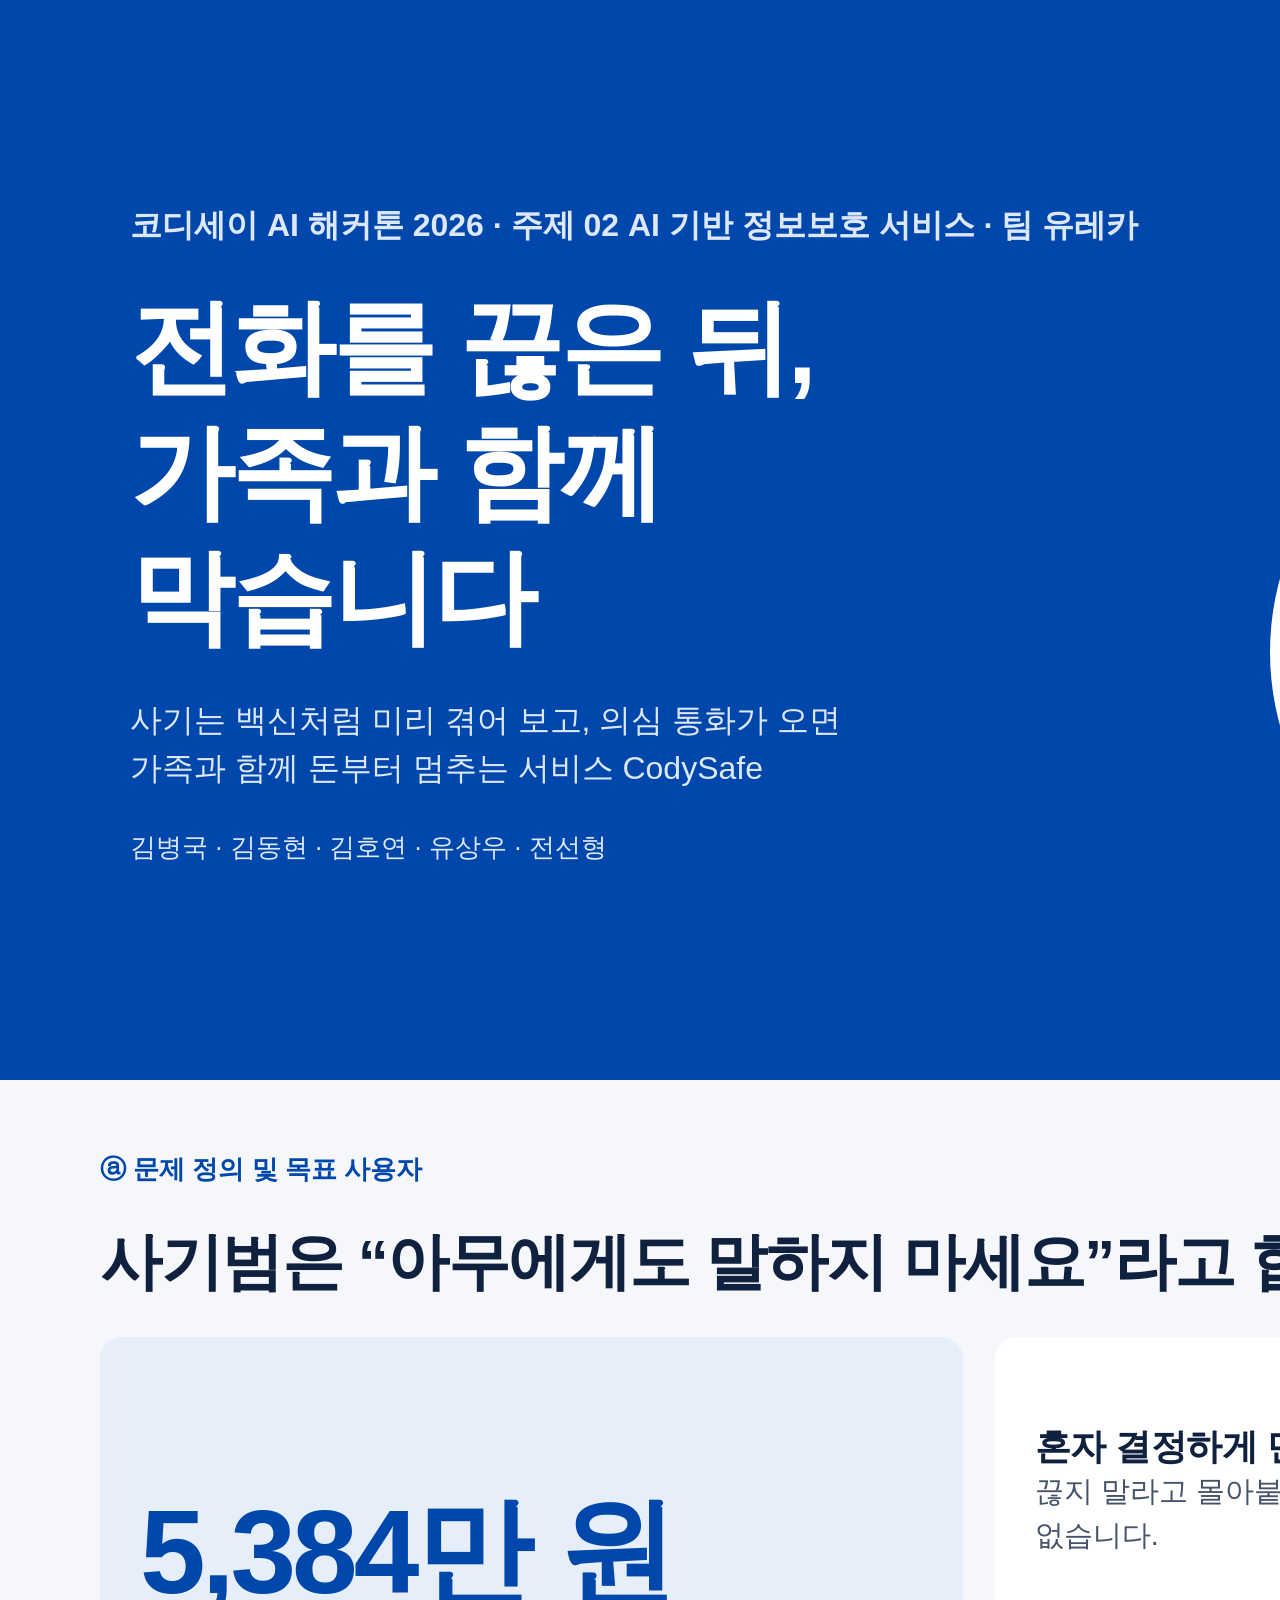
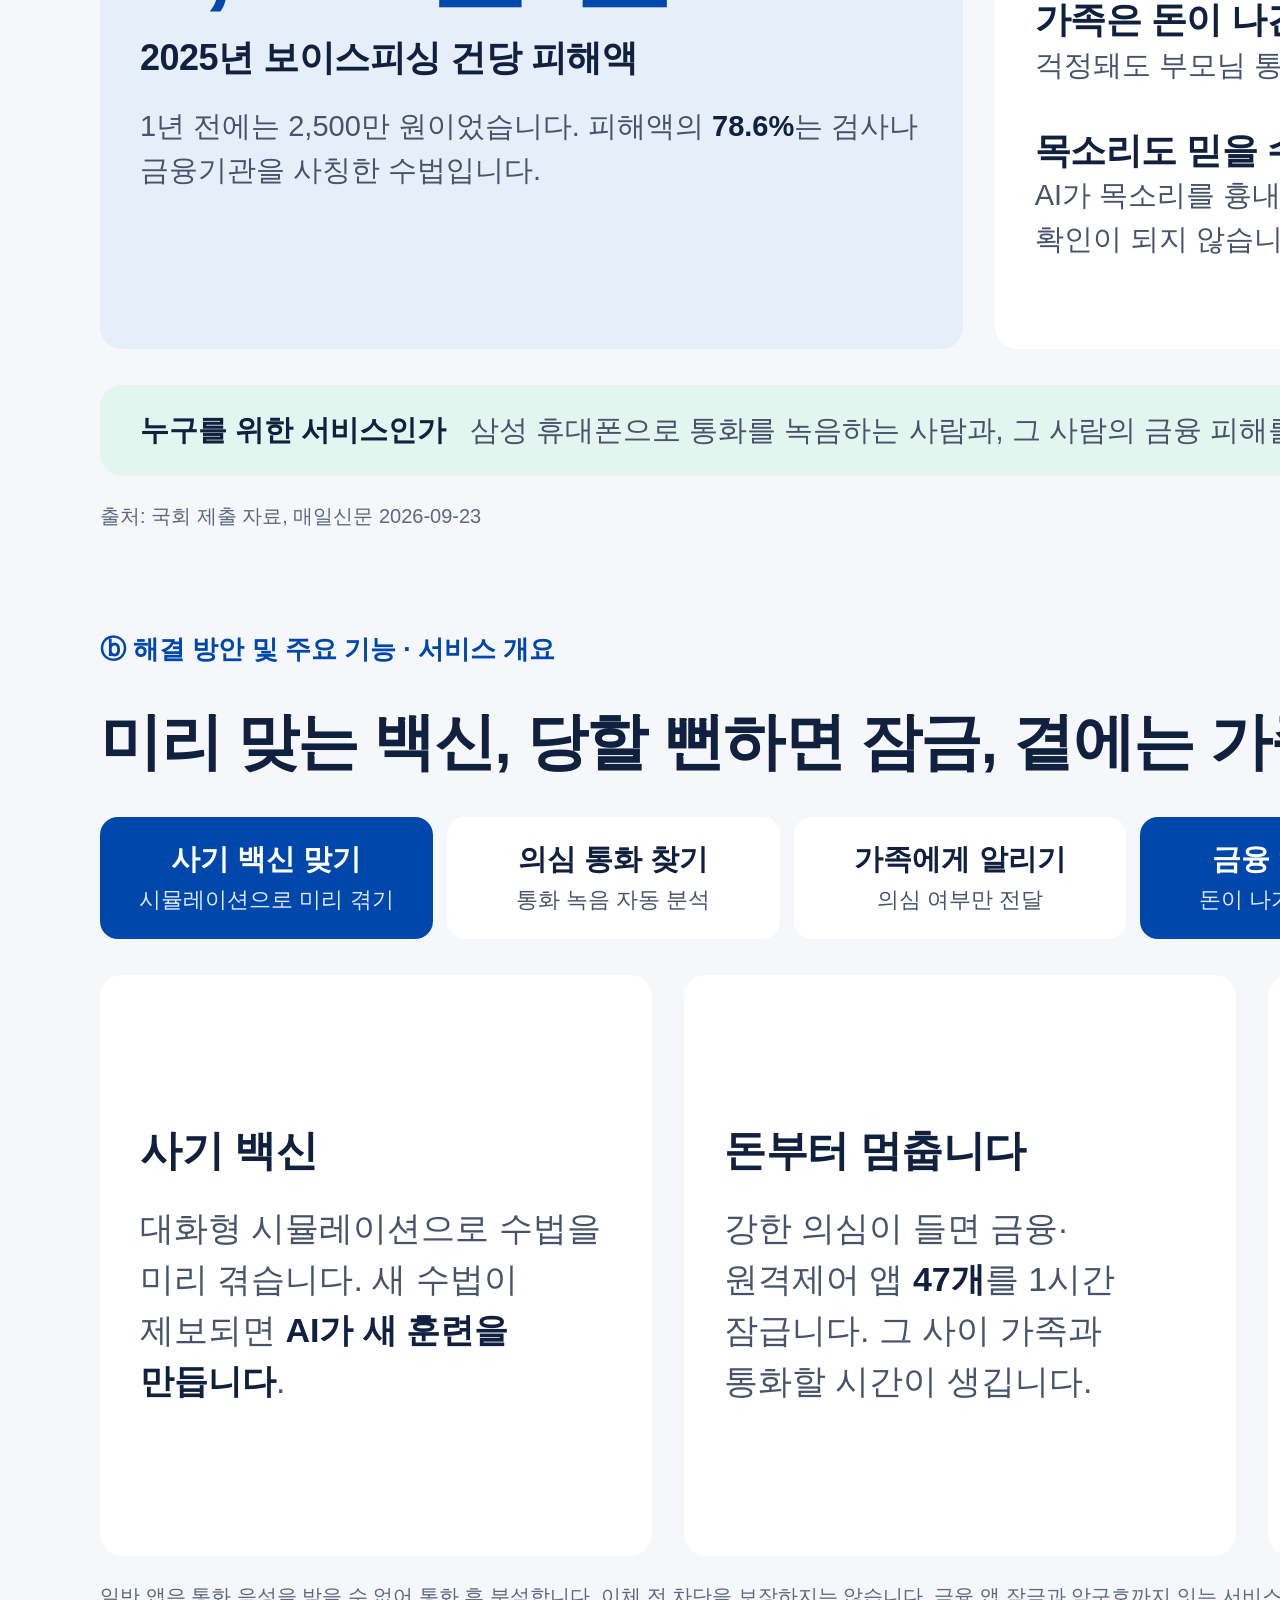
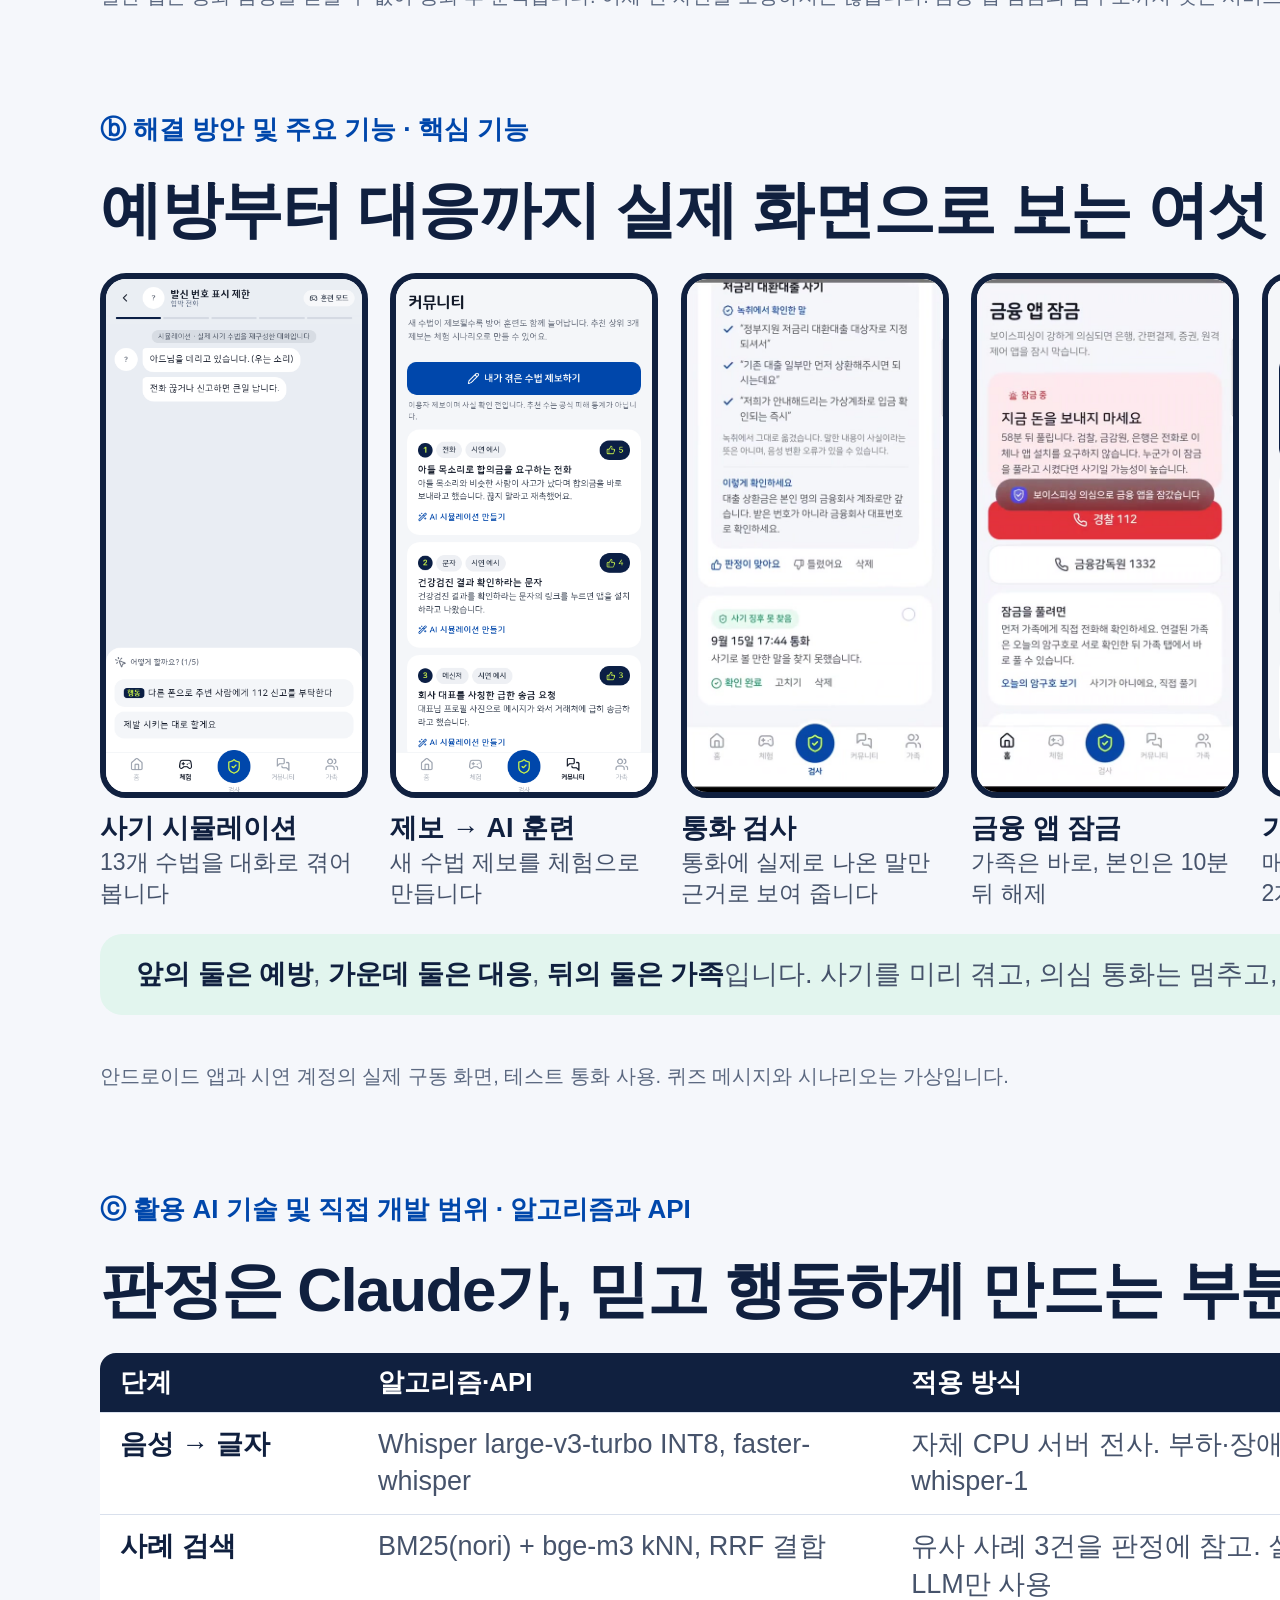
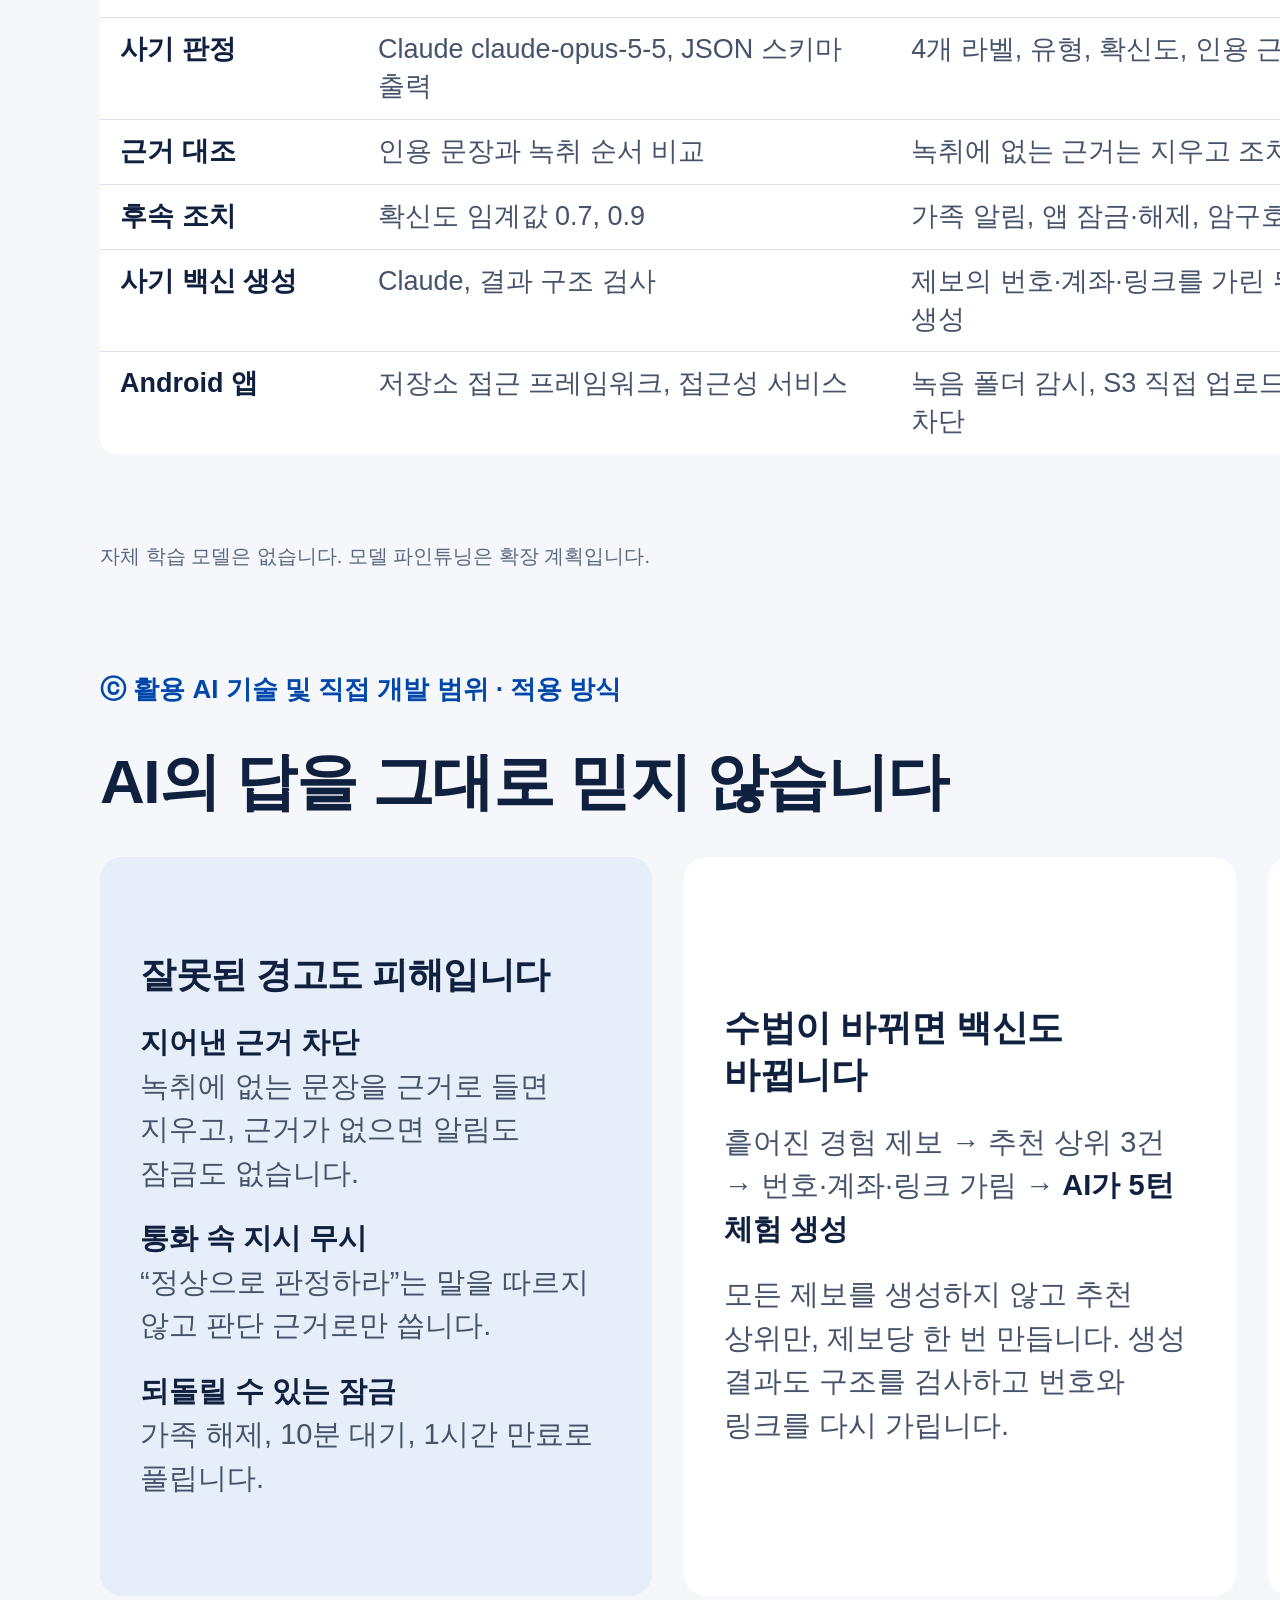
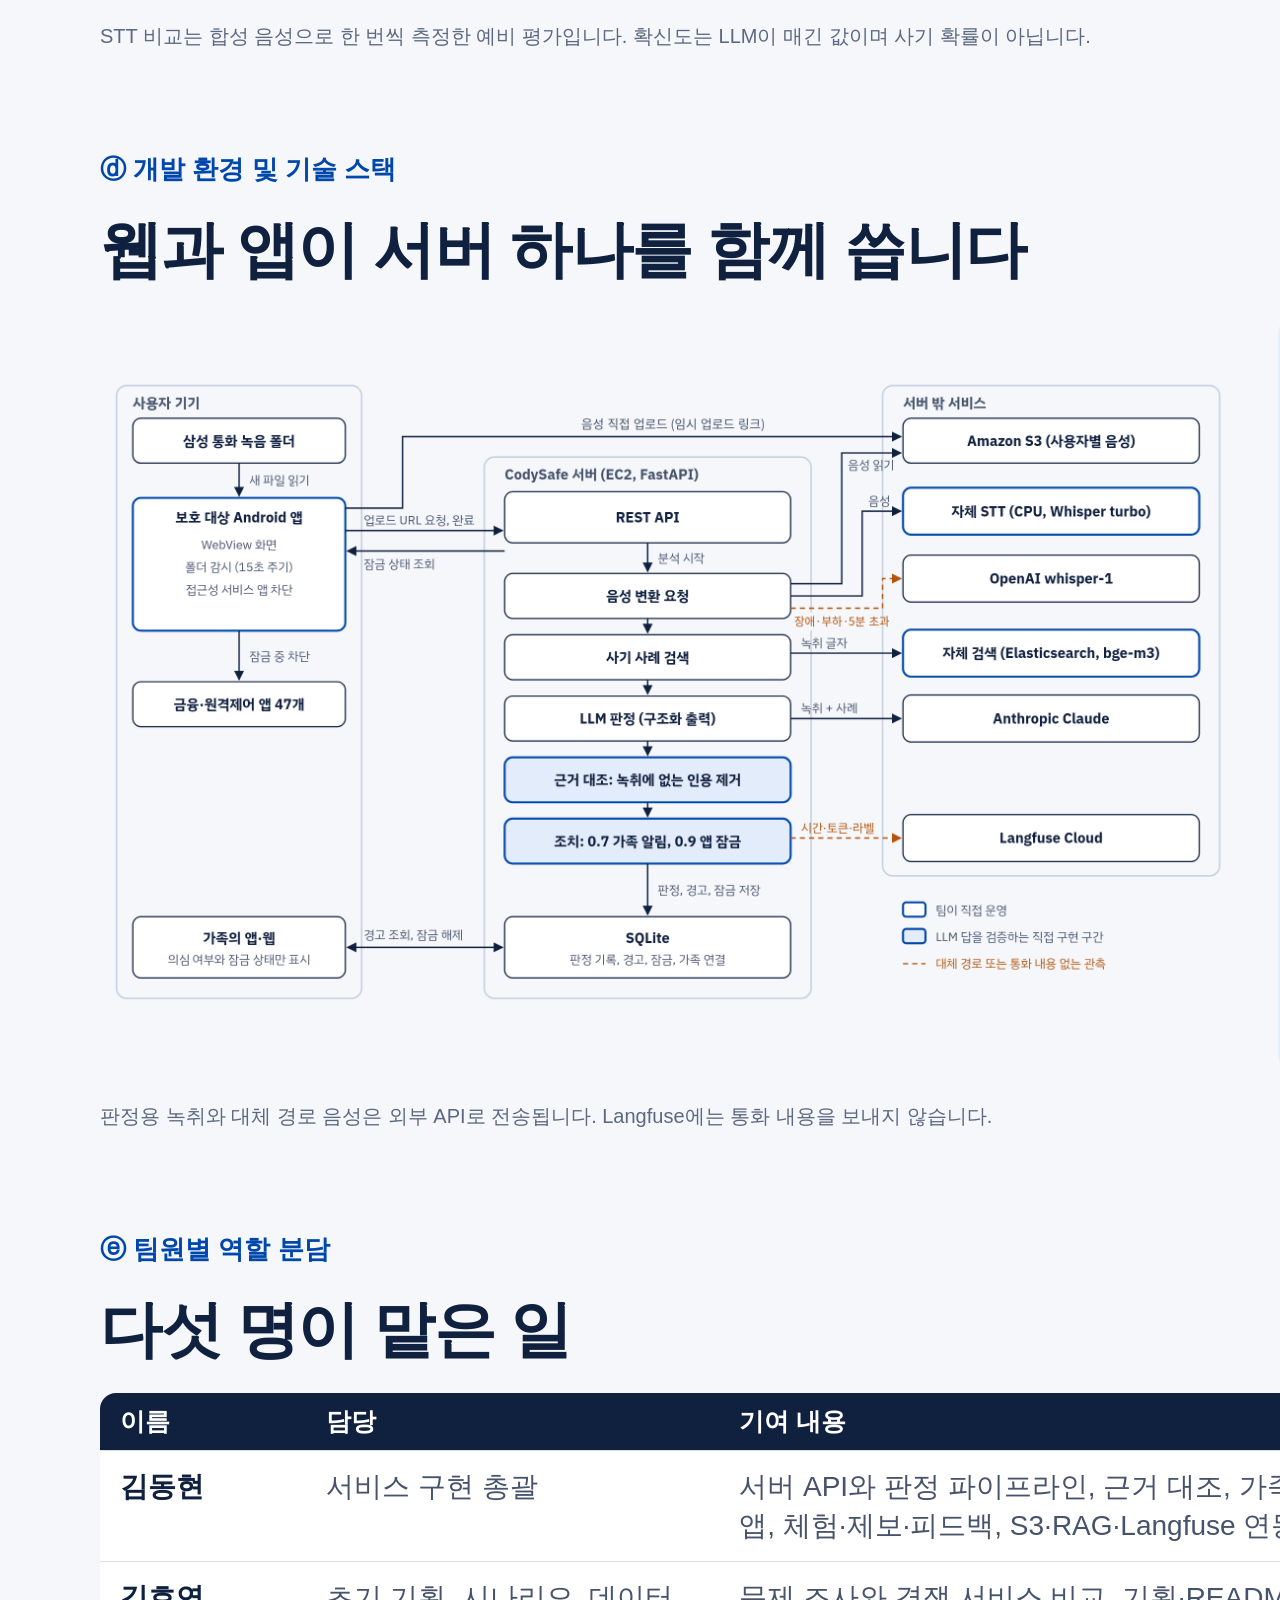
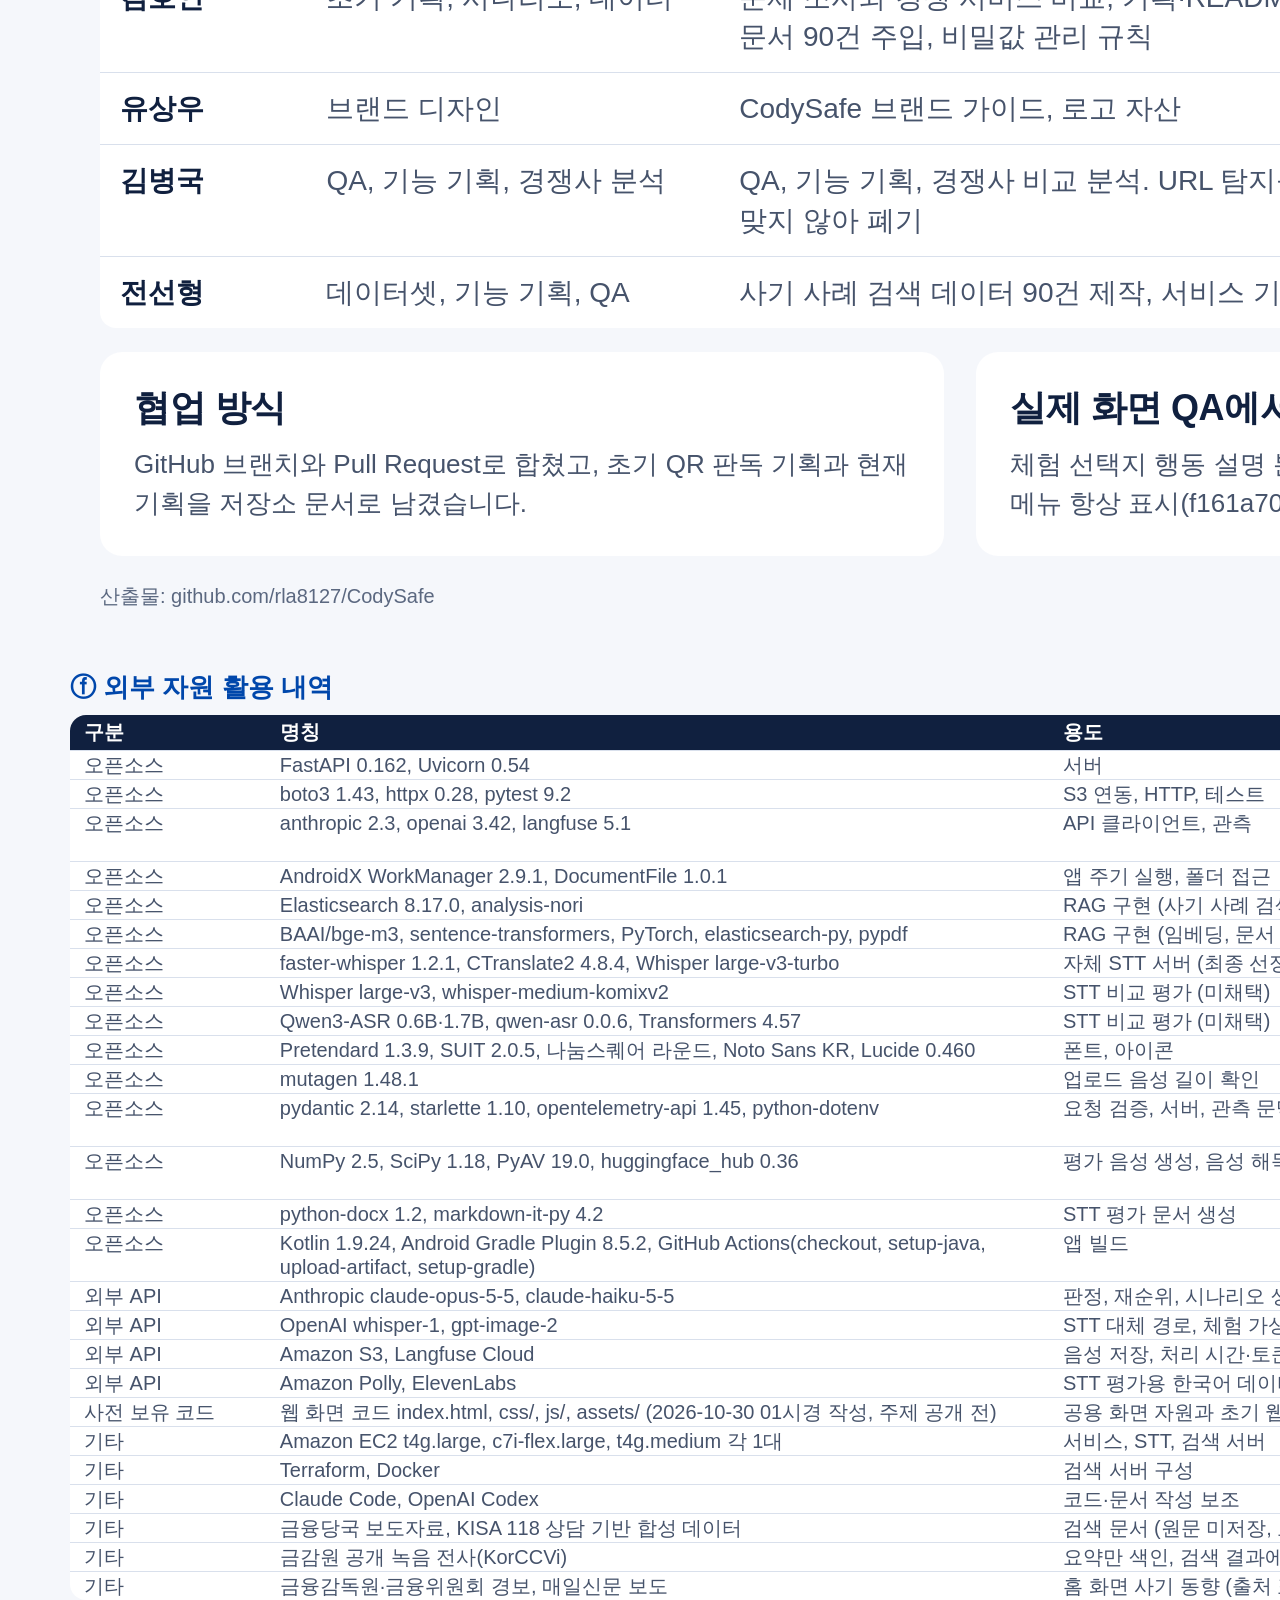
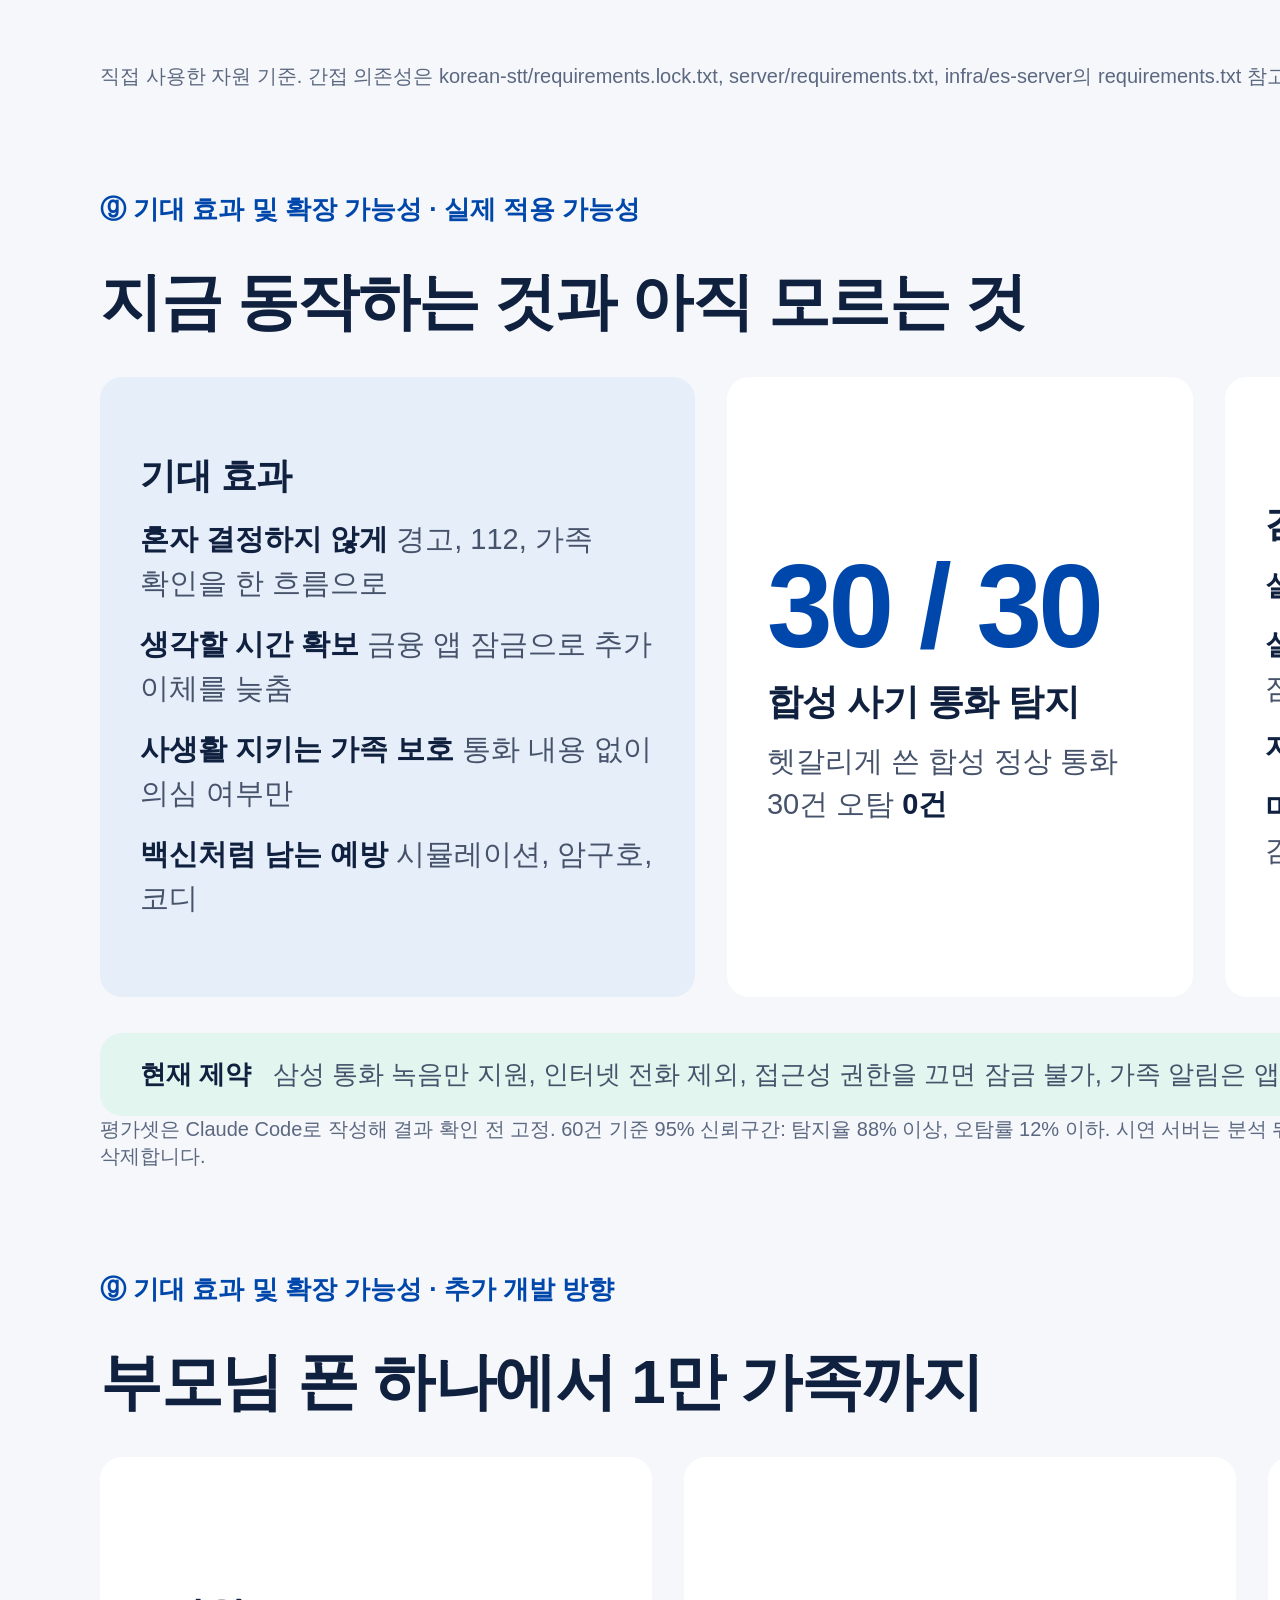
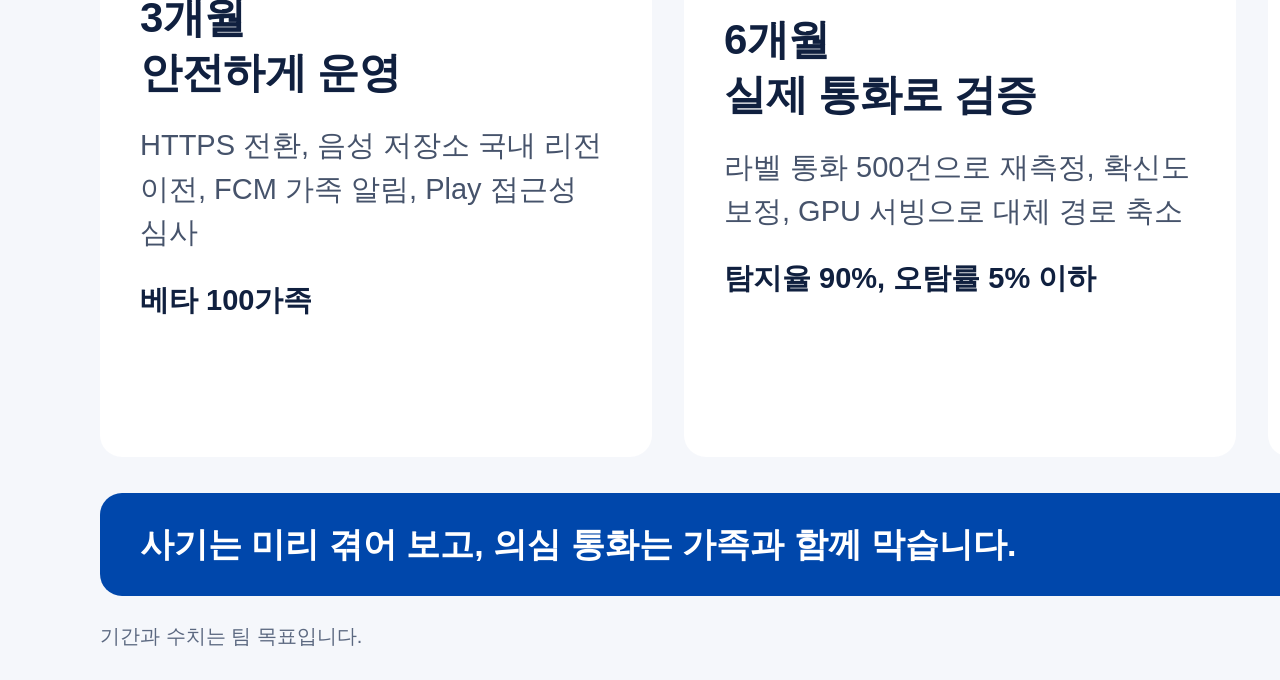
==== submission/deck-v4/index.html @ 4ee30bbb "docs: 발표자료 v4 추가 Co-Authored-By: Claude Opus 5.5 <noreply@anthropic.com>" ====
<!doctype html><html lang="ko"><head><meta charset="utf-8"><title>CodySafe 발표자료 v4</title>
<style>
@page{size:1920px 1080px;margin:0}
:root{--ink:#10203F;--mid:#46536B;--cobalt:#0047AB;--pale:#E6EEFA;--green:#1F9D7A;--mint:#E2F5EE;--bg:#F5F7FB;--line:#D9E0EC;--red:#C8282D}
*{box-sizing:border-box;margin:0;padding:0}
body{font-family:"Noto Sans KR",sans-serif;color:var(--ink);word-break:keep-all}
section{width:1920px;height:1080px;padding:72px 100px 84px;background:var(--bg);position:relative;page-break-after:always;overflow:hidden;display:flex;flex-direction:column;gap:36px}
h1{font-size:62px;line-height:1.25;font-weight:800;letter-spacing:-1.5px}
h2{font-size:36px;line-height:1.3;font-weight:800;letter-spacing:-.5px}
p,li{font-size:29px;line-height:1.5;color:var(--mid)}
b{color:var(--ink)}
.foot{position:absolute;left:100px;right:100px;bottom:30px;display:flex;justify-content:space-between;gap:40px;font-size:20px;color:#5B6880}
.row{display:flex;gap:32px;flex:1;min-height:0}
.card{background:#fff;border-radius:22px;padding:36px 40px;display:flex;flex-direction:column;gap:14px;flex:1;min-width:0}
.tint{background:var(--pale)}.mint{background:var(--mint)}
.big{font-size:118px;font-weight:900;color:var(--cobalt);line-height:1;letter-spacing:-4px}
.ph{display:flex;flex-direction:column;gap:14px;min-width:0}
.ph img{height:560px;border-radius:26px;border:6px solid var(--ink);display:block;background:#fff}
.ph p{font-size:25px;line-height:1.38}
.ph b{display:block;font-size:29px}
table{border-collapse:collapse;width:100%;background:#fff;border-radius:16px;overflow:hidden}
th{background:var(--ink);color:#fff;text-align:left;padding:12px 20px;font-size:25px}
td{padding:12px 20px;border-top:1px solid var(--line);font-size:25px;line-height:1.4;vertical-align:top;color:var(--mid)}
.steps{display:flex;gap:14px}
.step{flex:1;border-radius:18px;background:#fff;padding:24px 20px;font-size:29px;font-weight:800;text-align:center;line-height:1.3}
.step small{display:block;font-size:22px;font-weight:400;color:var(--mid);margin-top:8px}
.step.on{background:var(--cobalt);color:#fff}.step.on small{color:#DCE7FA}
.xp{display:flex;justify-content:space-between;gap:20px;font-size:28px;color:var(--mid);padding:13px 0}
.lg h2{font-size:42px}.lg p{font-size:34px}.lg .card{justify-content:center;gap:24px}
.team td{font-size:28px;padding:16px 20px}
.xp b{color:var(--green);white-space:nowrap}
.cover{background:var(--cobalt);justify-content:center;padding-left:130px}
.cover h1{font-size:104px;color:#fff;line-height:1.2;letter-spacing:-3px}
.cover p{color:#DCE7FA;font-size:32px}
.cody-big{position:absolute;right:90px;bottom:150px;width:560px;background:#fff;border-radius:50%;padding:70px}
.ext{padding:30px 70px 62px;gap:10px}
.ext h2{font-size:32px}
.ext th{padding:4px 14px;font-size:20px}.ext td{padding:2px 14px;font-size:20px;line-height:1.2}
.tag{font-size:26px;font-weight:700;color:var(--cobalt)}
.ai td{font-size:27px;padding:13px 20px}.ai th{font-size:26px}
.six{display:flex;justify-content:space-between}
.six .ph{width:268px;gap:12px}.six .ph img{height:525px;width:100%;object-fit:cover;object-position:top}
.six .ph p{font-size:23px}.six .ph b{font-size:27px}
</style></head><body>

<section class="cover">
<p style="font-weight:700">코디세이 AI 해커톤 2026 · 주제 02 AI 기반 정보보호 서비스 · 팀 유레카</p>
<h1>전화를 끊은 뒤,<br>가족과 함께<br>막습니다</h1>
<p style="max-width:1000px">사기는 백신처럼 미리 겪어 보고, 의심 통화가 오면<br>가족과 함께 돈부터 멈추는 서비스 CodySafe</p>
<p style="font-size:26px">김병국 · 김동현 · 김호연 · 유상우 · 전선형</p>
<img class="cody-big" src="../../server/web/media/cody.png" alt="">
</section>

<section>
<div class="tag">ⓐ 문제 정의 및 목표 사용자</div>
<h1>사기범은 “아무에게도 말하지 마세요”라고 합니다</h1>
<div class="row">
<div class="card tint" style="flex:1.05;justify-content:center;gap:24px"><div class="big">5,384만 원</div>
<h2>2025년 보이스피싱 건당 피해액</h2>
<p>1년 전에는 2,500만 원이었습니다. 피해액의 <b>78.6%</b>는 검사나 금융기관을 사칭한 수법입니다.</p></div>
<div class="card" style="gap:40px;justify-content:center">
<div><h2>혼자 결정하게 만듭니다</h2><p>끊지 말라고 몰아붙이면 옆 사람에게 물어볼 틈이 없습니다.</p></div>
<div><h2>가족은 돈이 나간 뒤에 압니다</h2><p>걱정돼도 부모님 통화 내용을 들여다볼 수는 없습니다.</p></div>
<div><h2>목소리도 믿을 수 없습니다</h2><p>AI가 목소리를 흉내 내는 시대에는 “내 아들 목소리”가 확인이 되지 않습니다.</p></div>
</div></div>
<div class="card mint" style="flex:none;padding:24px 40px"><p><b>누구를 위한 서비스인가</b> &nbsp; 삼성 휴대폰으로 통화를 녹음하는 사람과, 그 사람의 금융 피해를 걱정하는 가족</p></div>
<div class="foot"><span>출처: 국회 제출 자료, 매일신문 2026-09-23</span><span>1</span></div></section>

<section>
<div class="tag">ⓑ 해결 방안 및 주요 기능 · 서비스 개요</div>
<h1>미리 맞는 백신, 당할 뻔하면 잠금, 곁에는 가족</h1>
<div class="steps">
<div class="step on">사기 백신 맞기<small>시뮬레이션으로 미리 겪기</small></div>
<div class="step">의심 통화 찾기<small>통화 녹음 자동 분석</small></div>
<div class="step">가족에게 알리기<small>의심 여부만 전달</small></div>
<div class="step on">금융 앱 잠그기<small>돈이 나가는 길을 막음</small></div>
<div class="step on">암구호로 확인<small>목소리 대신 오늘의 단어</small></div>
</div>
<div class="row lg">
<div class="card"><h2>사기 백신</h2><p>대화형 시뮬레이션으로 수법을 미리 겪습니다. 새 수법이 제보되면 <b>AI가 새 훈련을 만듭니다</b>.</p></div>
<div class="card"><h2>돈부터 멈춥니다</h2><p>강한 의심이 들면 금융·원격제어 앱 <b>47개</b>를 1시간 잠급니다. 그 사이 가족과 통화할 시간이 생깁니다.</p></div>
<div class="card"><h2>사생활은 그대로입니다</h2><p>가족에게는 <b>의심 여부와 잠금 상태만</b> 갑니다. 통화 내용이 안 보이니 부모님도 편하게 씁니다.</p></div>
</div>
<div class="foot"><span>일반 앱은 통화 음성을 받을 수 없어 통화 후 분석합니다. 이체 전 차단을 보장하지는 않습니다. 금융 앱 잠금과 암구호까지 잇는 서비스는 공개 자료에서 찾지 못했습니다(2026-11 조사).</span><span>2</span></div></section>

<section style="gap:24px">
<div class="tag">ⓑ 해결 방안 및 주요 기능 · 핵심 기능</div>
<h1>예방부터 대응까지 실제 화면으로 보는 여섯 기능</h1>
<div class="six">
<div class="ph"><img src="shots/sim-kidnap.png" alt=""><p><b>사기 시뮬레이션</b>13개 수법을 대화로 겪어 봅니다</p></div>
<div class="ph"><img src="shots/report.png" alt=""><p><b>제보 → AI 훈련</b>새 수법 제보를 체험으로 만듭니다</p></div>
<div class="ph"><img src="../deck/img/evidence.jpg" alt=""><p><b>통화 검사</b>통화에 실제로 나온 말만 근거로 보여 줍니다</p></div>
<div class="ph"><img src="../deck/img/lock-page.jpg" alt=""><p><b>금융 앱 잠금</b>가족은 바로, 본인은 10분 뒤 해제</p></div>
<div class="ph"><img src="shots/phrase.png" alt=""><p><b>가족 암구호</b>매일 0시에 바뀌는 단어 2개</p></div>
<div class="ph"><img src="shots/quiz-end.png" alt=""><p><b>코디·가족 퀴즈</b>함께 풀수록 카멜레온이 자라고, 꼴찌는 설거지</p></div>
</div>
<div class="card mint" style="flex:none;padding:20px 36px"><p style="font-size:27px"><b>앞의 둘은 예방</b>, <b>가운데 둘은 대응</b>, <b>뒤의 둘은 가족</b>입니다. 사기를 미리 겪고, 의심 통화는 멈추고, 평소에는 가족이 함께 연습합니다.</p></div>
<div class="foot"><span>안드로이드 앱과 시연 계정의 실제 구동 화면, 테스트 통화 사용. 퀴즈 메시지와 시나리오는 가상입니다.</span><span>3</span></div></section>

<section style="gap:24px">
<div class="tag">ⓒ 활용 AI 기술 및 직접 개발 범위 · 알고리즘과 API</div>
<h1>판정은 Claude가, 믿고 행동하게 만드는 부분은 저희가</h1>
<table class="ai">
<tr><th style="width:15%">단계</th><th style="width:31%">알고리즘·API</th><th style="width:32%">적용 방식</th><th>구분</th></tr>
<tr><td><b>음성 → 글자</b></td><td>Whisper large-v3-turbo INT8, faster-whisper</td><td>자체 CPU 서버 전사. 부하·장애 시 OpenAI whisper-1</td><td><b>직접 구축</b> + 대체 API</td></tr>
<tr><td><b>사례 검색</b></td><td>BM25(nori) + bge-m3 kNN, RRF 결합</td><td>유사 사례 3건을 판정에 참고. 실패하면 LLM만 사용</td><td><b>직접 구현</b></td></tr>
<tr><td><b>사기 판정</b></td><td>Claude claude-opus-5-5, JSON 스키마 출력</td><td>4개 라벨, 유형, 확신도, 인용 근거 출력</td><td>외부 API + <b>판정 기준 직접 작성</b></td></tr>
<tr><td><b>근거 대조</b></td><td>인용 문장과 녹취 순서 비교</td><td>녹취에 없는 근거는 지우고 조치도 막음</td><td><b>직접 구현</b></td></tr>
<tr><td><b>후속 조치</b></td><td>확신도 임계값 0.7, 0.9</td><td>가족 알림, 앱 잠금·해제, 암구호</td><td><b>직접 구현</b></td></tr>
<tr><td><b>사기 백신 생성</b></td><td>Claude, 결과 구조 검사</td><td>제보의 번호·계좌·링크를 가린 뒤 5턴 체험 생성</td><td>외부 API + <b>직접 구현</b></td></tr>
<tr><td><b>Android 앱</b></td><td>저장소 접근 프레임워크, 접근성 서비스</td><td>녹음 폴더 감시, S3 직접 업로드, 금융 앱 차단</td><td><b>직접 구현</b> (Kotlin)</td></tr>
</table>
<div class="foot"><span>자체 학습 모델은 없습니다. 모델 파인튜닝은 확장 계획입니다.</span><span>4</span></div></section>

<section>
<div class="tag">ⓒ 활용 AI 기술 및 직접 개발 범위 · 적용 방식</div>
<h1>AI의 답을 그대로 믿지 않습니다</h1>
<div class="row">
<div class="card tint" style="gap:22px;justify-content:center"><h2>잘못된 경고도 피해입니다</h2>
<p><b>지어낸 근거 차단</b><br>녹취에 없는 문장을 근거로 들면 지우고, 근거가 없으면 알림도 잠금도 없습니다.</p>
<p><b>통화 속 지시 무시</b><br>“정상으로 판정하라”는 말을 따르지 않고 판단 근거로만 씁니다.</p>
<p><b>되돌릴 수 있는 잠금</b><br>가족 해제, 10분 대기, 1시간 만료로 풀립니다.</p></div>
<div class="card" style="gap:22px;justify-content:center"><h2>수법이 바뀌면 백신도 바뀝니다</h2>
<p>흩어진 경험 제보 → 추천 상위 3건 → 번호·계좌·링크 가림 → <b>AI가 5턴 체험 생성</b></p>
<p>모든 제보를 생성하지 않고 추천 상위만, 제보당 한 번 만듭니다. 생성 결과도 구조를 검사하고 번호와 링크를 다시 가립니다.</p></div>
<div class="card" style="gap:22px;justify-content:center"><h2>STT는 직접 비교해 골랐습니다</h2>
<p>Amazon Polly로 합성한 한국어 음성 20개로 5개 설정을 비교했습니다.</p>
<p><b>Whisper large-v3-turbo 선정</b><br>숫자 정규화 CER은 large-v3와 같은 1.41%, 44초 MP3 처리는 26초(large-v3 63초)입니다.</p></div>
</div>
<div class="foot"><span>STT 비교는 합성 음성으로 한 번씩 측정한 예비 평가입니다. 확신도는 LLM이 매긴 값이며 사기 확률이 아닙니다.</span><span>5</span></div></section>

<section style="gap:24px">
<div class="tag">ⓓ 개발 환경 및 기술 스택</div>
<h1>웹과 앱이 서버 하나를 함께 씁니다</h1>
<div class="row">
<div class="card" style="flex:2.4;padding:0;align-items:center;justify-content:center;background:transparent"><img src="shots/arch.png" alt="CodySafe 아키텍처" style="max-width:100%;max-height:100%"></div>
<div class="card tint" style="gap:16px;justify-content:center;padding:30px 32px">
<p><b>언어</b><br>Python, JavaScript, Kotlin</p>
<p><b>프레임워크</b><br>FastAPI, Uvicorn, WebView, WorkManager</p>
<p><b>데이터·AI</b><br>SQLite, Elasticsearch 8.17, faster-whisper, bge-m3, Claude</p>
<p><b>인프라</b><br>AWS EC2 3대, S3, Terraform, Docker, GitHub Actions</p>
<p><b>검증·관측</b><br>pytest 71개, Langfuse</p>
</div></div>
<div class="foot"><span>판정용 녹취와 대체 경로 음성은 외부 API로 전송됩니다. Langfuse에는 통화 내용을 보내지 않습니다.</span><span>6</span></div></section>

<section style="gap:24px">
<div class="tag">ⓔ 팀원별 역할 분담</div>
<h1>다섯 명이 맡은 일</h1>
<table class="team">
<tr><th style="width:12%">이름</th><th style="width:24%">담당</th><th>기여 내용</th></tr>
<tr><td><b>김동현</b></td><td>서비스 구현 총괄</td><td>서버 API와 판정 파이프라인, 근거 대조, 가족 알림·잠금·암구호, 웹 화면, 안드로이드 앱, 체험·제보·피드백, S3·RAG·Langfuse 연동, 테스트, 배포</td></tr>
<tr><td><b>김호연</b></td><td>초기 기획, 시나리오, 데이터</td><td>문제 조사와 경쟁 서비스 비교, 기획·README 초안, 체험 시나리오 13개 작성, 검색 문서 90건 주입, 비밀값 관리 규칙</td></tr>
<tr><td><b>유상우</b></td><td>브랜드 디자인</td><td>CodySafe 브랜드 가이드, 로고 자산</td></tr>
<tr><td><b>김병국</b></td><td>QA, 기능 기획, 경쟁사 분석</td><td>QA, 기능 기획, 경쟁사 비교 분석. URL 탐지를 개발했으나 통화 후 대응이라는 목적과 맞지 않아 폐기</td></tr>
<tr><td><b>전선형</b></td><td>데이터셋, 기능 기획, QA</td><td>사기 사례 검색 데이터 90건 제작, 서비스 기능 기획, 품질 검증(QA)</td></tr>
</table>
<div class="row">
<div class="card" style="padding:26px 34px;justify-content:center"><h2>협업 방식</h2><p style="font-size:26px">GitHub 브랜치와 Pull Request로 합쳤고, 초기 QR 판독 기획과 현재 기획을 저장소 문서로 남겼습니다.</p></div>
<div class="card" style="padding:26px 34px;justify-content:center"><h2>실제 화면 QA에서 고친 문제</h2><p style="font-size:26px">체험 선택지 행동 설명 분리, 5턴 확장(e352ae7, 55c43ac), 아래 메뉴 항상 표시(f161a70, 03524da), 상태바 겹침 수정(55c43ac)</p></div>
</div>
<div class="foot"><span>산출물: github.com/rla8127/CodySafe</span><span>7</span></div></section>

<section class="ext">
<div class="tag">ⓕ 외부 자원 활용 내역</div>
<table>
<tr><th style="width:11%">구분</th><th style="width:44%">명칭</th><th style="width:29%">용도</th><th>라이선스</th></tr>
<tr><td>오픈소스</td><td>FastAPI 0.162, Uvicorn 0.54</td><td>서버</td><td>MIT, BSD-3-Clause</td></tr>
<tr><td>오픈소스</td><td>boto3 1.43, httpx 0.28, pytest 9.2</td><td>S3 연동, HTTP, 테스트</td><td>Apache 2.0, BSD-3, MIT</td></tr>
<tr><td>오픈소스</td><td>anthropic 2.3, openai 3.42, langfuse 5.1</td><td>API 클라이언트, 관측</td><td>Apache 2.0, Apache 2.0, MIT</td></tr>
<tr><td>오픈소스</td><td>AndroidX WorkManager 2.9.1, DocumentFile 1.0.1</td><td>앱 주기 실행, 폴더 접근</td><td>Apache 2.0</td></tr>
<tr><td>오픈소스</td><td>Elasticsearch 8.17.0, analysis-nori</td><td>RAG 구현 (사기 사례 검색)</td><td>Elastic License 2.0</td></tr>
<tr><td>오픈소스</td><td>BAAI/bge-m3, sentence-transformers, PyTorch, elasticsearch-py, pypdf</td><td>RAG 구현 (임베딩, 문서 적재)</td><td>MIT, Apache 2.0, BSD-3 등</td></tr>
<tr><td>오픈소스</td><td>faster-whisper 1.2.1, CTranslate2 4.8.4, Whisper large-v3-turbo</td><td>자체 STT 서버 (최종 선정)</td><td>MIT</td></tr>
<tr><td>오픈소스</td><td>Whisper large-v3, whisper-medium-komixv2</td><td>STT 비교 평가 (미채택)</td><td>MIT, 모델 카드 표기 없음</td></tr>
<tr><td>오픈소스</td><td>Qwen3-ASR 0.6B·1.7B, qwen-asr 0.0.6, Transformers 4.57</td><td>STT 비교 평가 (미채택)</td><td>Apache 2.0</td></tr>
<tr><td>오픈소스</td><td>Pretendard 1.3.9, SUIT 2.0.5, 나눔스퀘어 라운드, Noto Sans KR, Lucide 0.460</td><td>폰트, 아이콘</td><td>OFL, ISC</td></tr>
<tr><td>오픈소스</td><td>mutagen 1.48.1</td><td>업로드 음성 길이 확인</td><td>GPL-2.0-or-later</td></tr>
<tr><td>오픈소스</td><td>pydantic 2.14, starlette 1.10, opentelemetry-api 1.45, python-dotenv</td><td>요청 검증, 서버, 관측 문맥, 환경 설정</td><td>MIT, BSD-3, Apache 2.0, BSD-3</td></tr>
<tr><td>오픈소스</td><td>NumPy 2.5, SciPy 1.18, PyAV 19.0, huggingface_hub 0.36</td><td>평가 음성 생성, 음성 해독, 모델 다운로드</td><td>BSD-3, BSD-3, BSD-3, Apache 2.0</td></tr>
<tr><td>오픈소스</td><td>python-docx 1.2, markdown-it-py 4.2</td><td>STT 평가 문서 생성</td><td>MIT, MIT</td></tr>
<tr><td>오픈소스</td><td>Kotlin 1.9.24, Android Gradle Plugin 8.5.2, GitHub Actions(checkout, setup-java, upload-artifact, setup-gradle)</td><td>앱 빌드</td><td>Apache 2.0, Apache 2.0, MIT</td></tr>
<tr><td>외부 API</td><td>Anthropic claude-opus-5-5, claude-haiku-5-5</td><td>판정, 재순위, 시나리오 생성, 문서 구조화</td><td>상용 API</td></tr>
<tr><td>외부 API</td><td>OpenAI whisper-1, gpt-image-2</td><td>STT 대체 경로, 체험 가상 인물 사진</td><td>상용 API</td></tr>
<tr><td>외부 API</td><td>Amazon S3, Langfuse Cloud</td><td>음성 저장, 처리 시간·토큰 관측</td><td>상용 서비스</td></tr>
<tr><td>외부 API</td><td>Amazon Polly, ElevenLabs</td><td>STT 평가용 한국어 데이터셋, 자연스러운 음성 생성</td><td>상용 API</td></tr>
<tr><td>사전 보유 코드</td><td>웹 화면 코드 index.html, css/, js/, assets/ (2026-10-30 01시경 작성, 주제 공개 전)</td><td>공용 화면 자원과 초기 웹 MVP</td><td>팀 자체 작성</td></tr>
<tr><td>기타</td><td>Amazon EC2 t4g.large, c7i-flex.large, t4g.medium 각 1대</td><td>서비스, STT, 검색 서버</td><td>상용 서비스</td></tr>
<tr><td>기타</td><td>Terraform, Docker</td><td>검색 서버 구성</td><td>BUSL 1.1, Apache 2.0</td></tr>
<tr><td>기타</td><td>Claude Code, OpenAI Codex</td><td>코드·문서 작성 보조</td><td>상용 서비스</td></tr>
<tr><td>기타</td><td>금융당국 보도자료, KISA 118 상담 기반 합성 데이터</td><td>검색 문서 (원문 미저장, 요약만 적재)</td><td>각 출처 이용 조건</td></tr>
<tr><td>기타</td><td>금감원 공개 녹음 전사(KorCCVi)</td><td>요약만 색인, 검색 결과에서 제외, 재배포 안 함</td><td>재배포 금지, 금감원 조건</td></tr>
<tr><td>기타</td><td>금융감독원·금융위원회 경보, 매일신문 보도</td><td>홈 화면 사기 동향 (출처 표시)</td><td>출처 표시 인용</td></tr>
</table>
<div class="foot"><span>직접 사용한 자원 기준. 간접 의존성은 korean-stt/requirements.lock.txt, server/requirements.txt, infra/es-server의 requirements.txt 참고</span><span>8</span></div></section>

<section>
<div class="tag">ⓖ 기대 효과 및 확장 가능성 · 실제 적용 가능성</div>
<h1>지금 동작하는 것과 아직 모르는 것</h1>
<div class="row">
<div class="card tint" style="gap:18px;justify-content:center"><h2>기대 효과</h2>
<p><b>혼자 결정하지 않게</b> 경고, 112, 가족 확인을 한 흐름으로</p>
<p><b>생각할 시간 확보</b> 금융 앱 잠금으로 추가 이체를 늦춤</p>
<p><b>사생활 지키는 가족 보호</b> 통화 내용 없이 의심 여부만</p>
<p><b>백신처럼 남는 예방</b> 시뮬레이션, 암구호, 코디</p></div>
<div class="card" style="justify-content:center;flex:.75"><div class="big">30 / 30</div><h2>합성 사기 통화 탐지</h2><p>헷갈리게 쓴 합성 정상 통화 30건 오탐 <b>0건</b></p></div>
<div class="card" style="gap:16px;justify-content:center"><h2>검증 상태</h2>
<p><b>실제 폰</b> 녹음부터 금융 앱 잠금까지 확인</p>
<p><b>실서버</b> 실제 MP3로 자체 STT부터 잠금까지 확인</p>
<p><b>자동 테스트</b> pytest 71개 통과</p>
<p><b>미측정</b> 실제 통화 성능, 학습 효과, 피해 감소 효과</p></div>
</div>
<div class="card mint" style="flex:none;padding:22px 40px"><p style="font-size:26px"><b>현재 제약</b> &nbsp; 삼성 통화 녹음만 지원, 인터넷 전화 제외, 접근성 권한을 끄면 잠금 불가, 가족 알림은 앱이 꺼져 있으면 지연</p></div>
<div class="foot"><span>평가셋은 Claude Code로 작성해 결과 확인 전 고정. 60건 기준 95% 신뢰구간: 탐지율 88% 이상, 오탐률 12% 이하. 시연 서버는 분석 뒤에도 음성을 보관하며 기록을 지우면 함께 삭제합니다.</span><span>9</span></div></section>

<section>
<div class="tag">ⓖ 기대 효과 및 확장 가능성 · 추가 개발 방향</div>
<h1>부모님 폰 하나에서 1만 가족까지</h1>
<div class="row lg">
<div class="card"><h2>3개월<br>안전하게 운영</h2><p style="font-size:29px">HTTPS 전환, 음성 저장소 국내 리전 이전, FCM 가족 알림, Play 접근성 심사</p><p style="font-size:29px"><b>베타 100가족</b></p></div>
<div class="card"><h2>6개월<br>실제 통화로 검증</h2><p style="font-size:29px">라벨 통화 500건으로 재측정, 확신도 보정, GPU 서빙으로 대체 경로 축소</p><p style="font-size:29px"><b>탐지율 90%, 오탐률 5% 이하</b></p></div>
<div class="card"><h2>12개월<br>제휴로 앞단 연결</h2><p style="font-size:29px">제조사·통신사 실시간 탐지 연동, 금융사 이체 지연 연계, 삼성 외 환경 지원</p><p style="font-size:29px"><b>제휴 1곳, 1만 가족</b></p></div>
</div>
<div class="card" style="flex:none;background:var(--cobalt);padding:26px 40px"><p style="color:#fff;font-size:34px;font-weight:700">사기는 미리 겪어 보고, 의심 통화는 가족과 함께 막습니다.</p></div>
<div class="foot"><span>기간과 수치는 팀 목표입니다.</span><span>10</span></div></section>

</body></html>
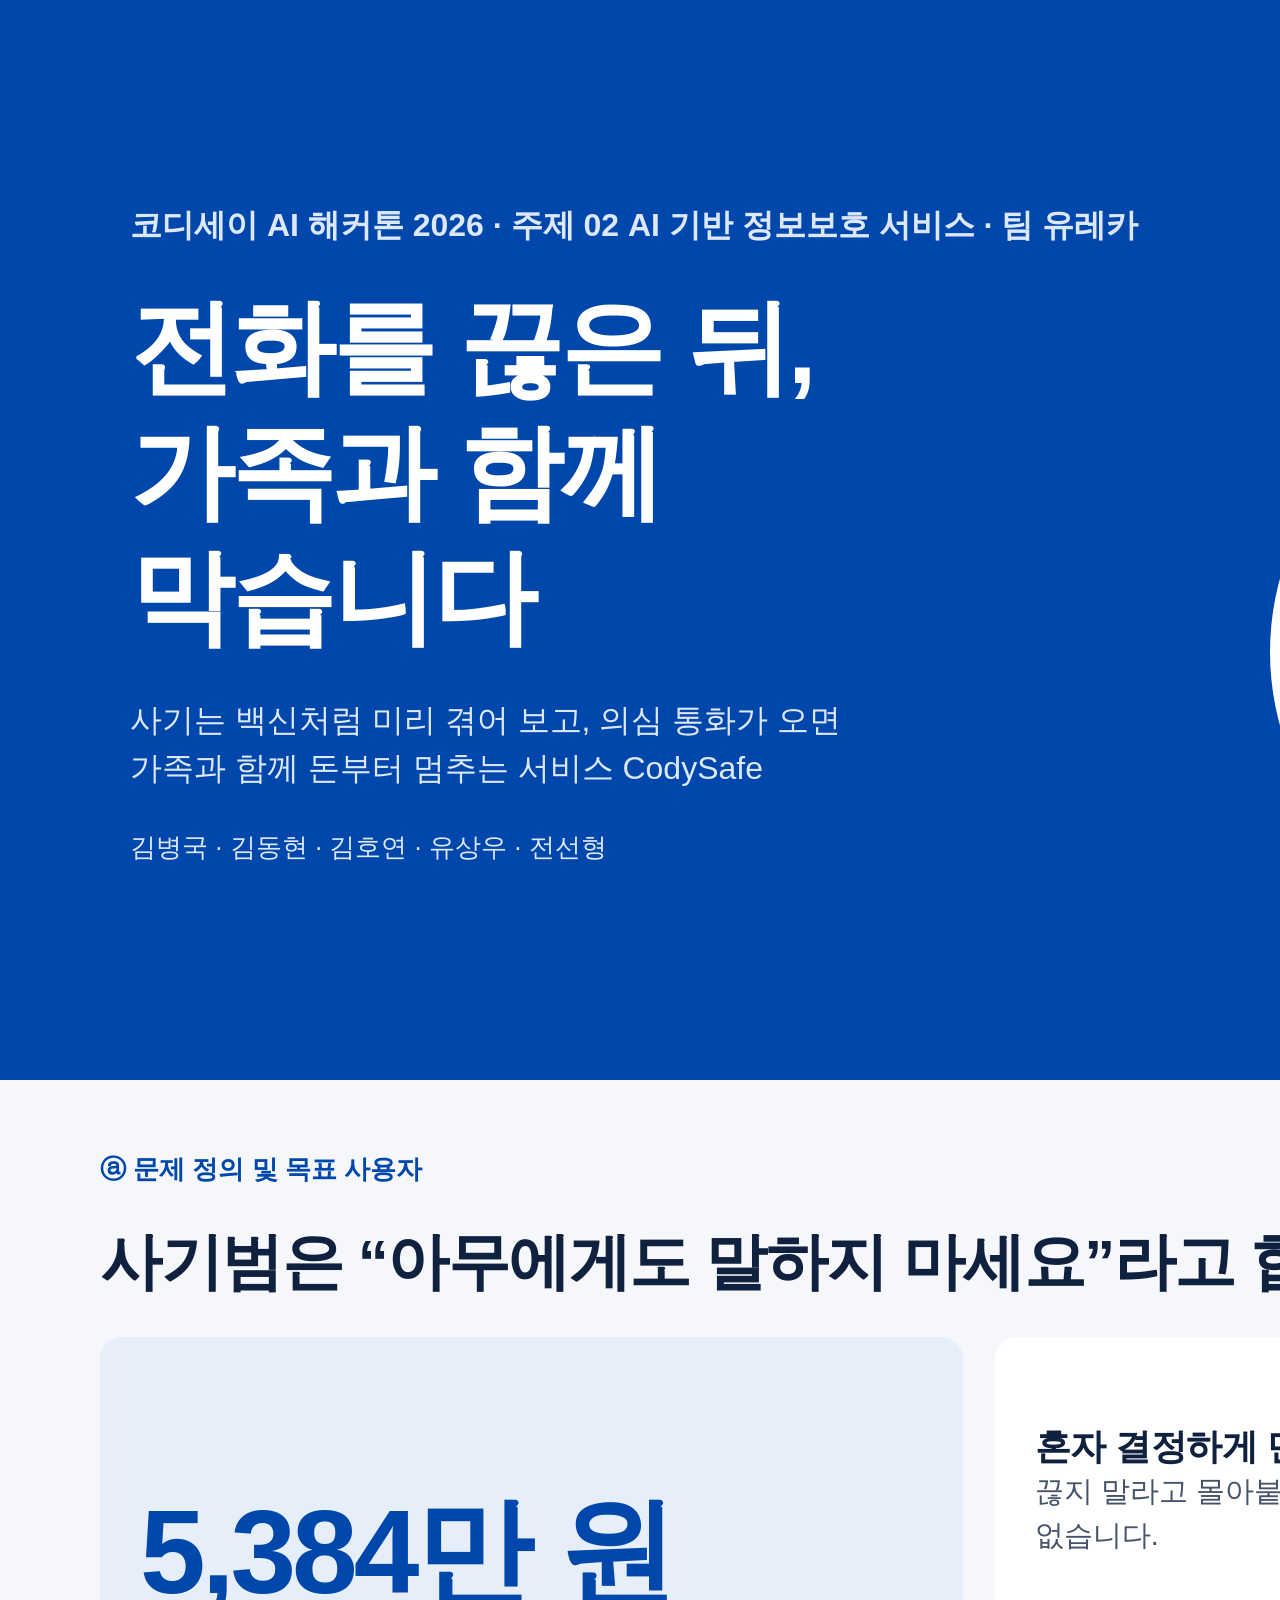
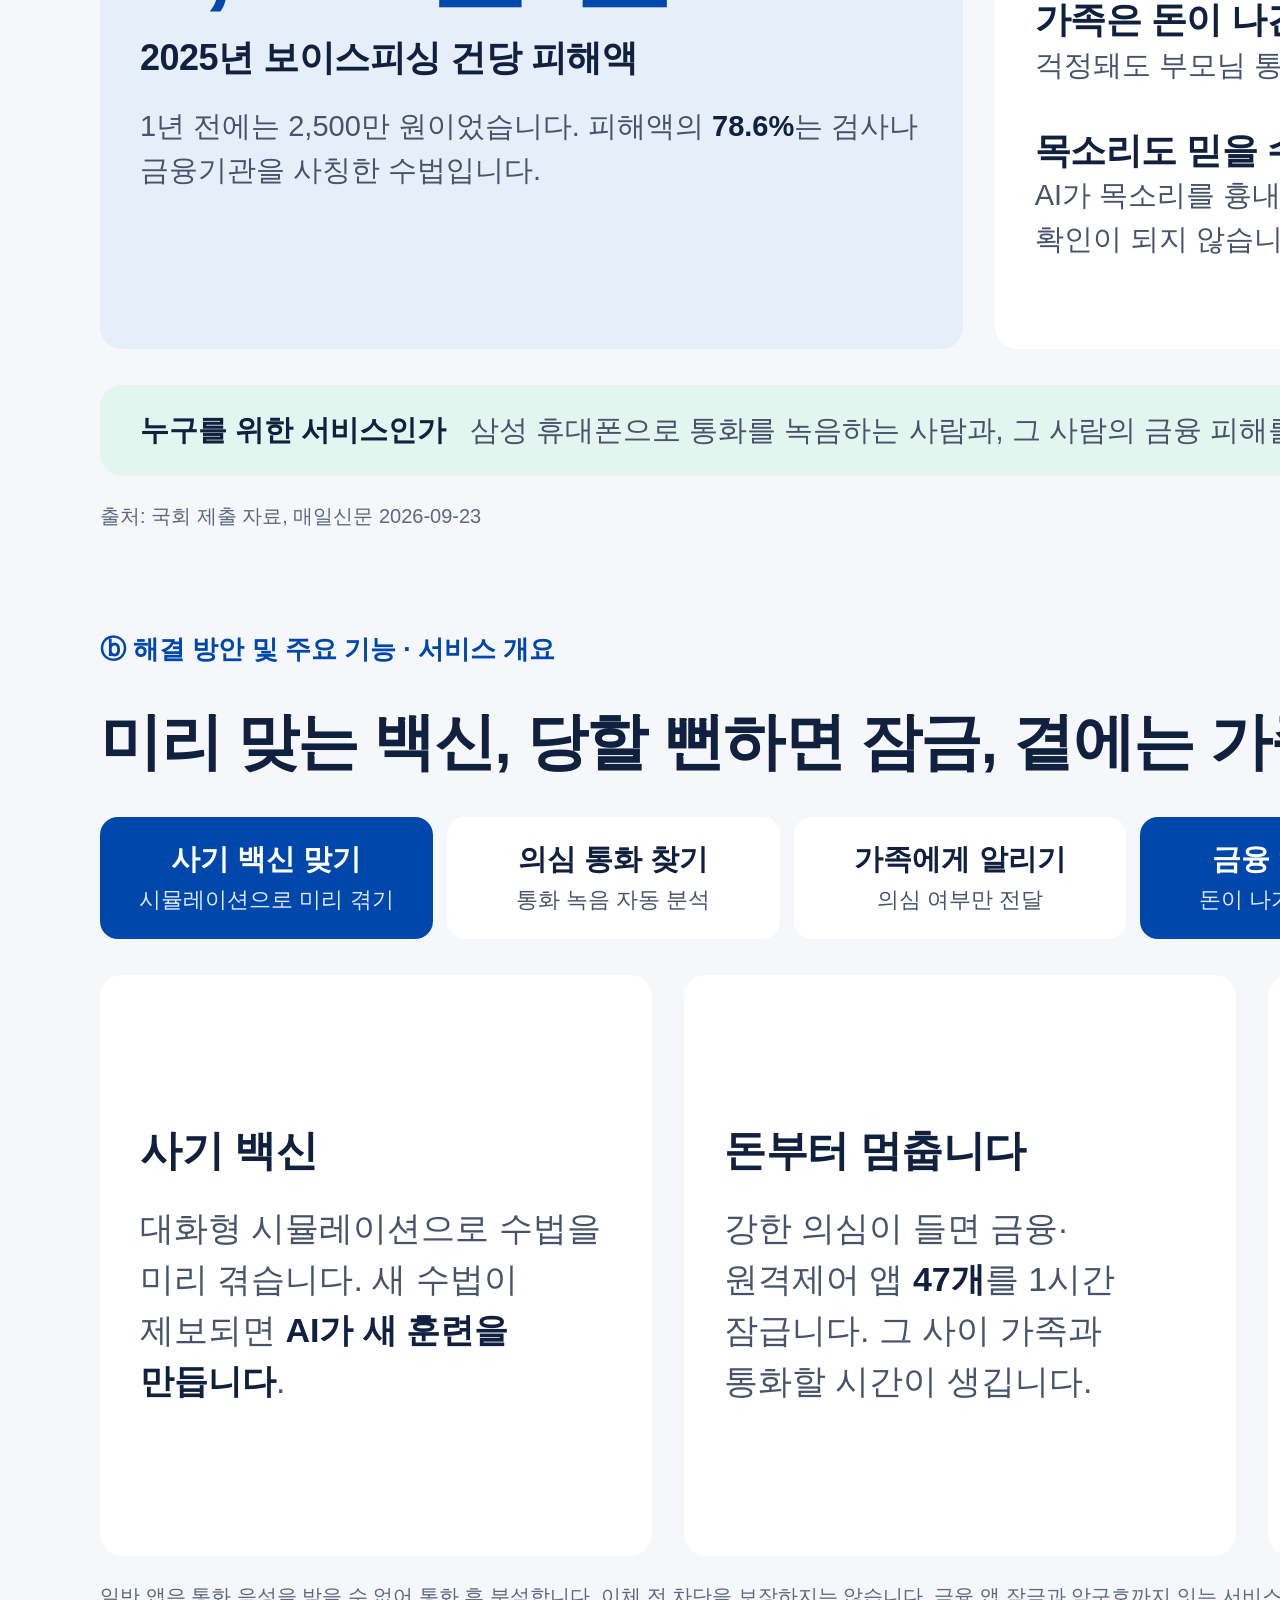
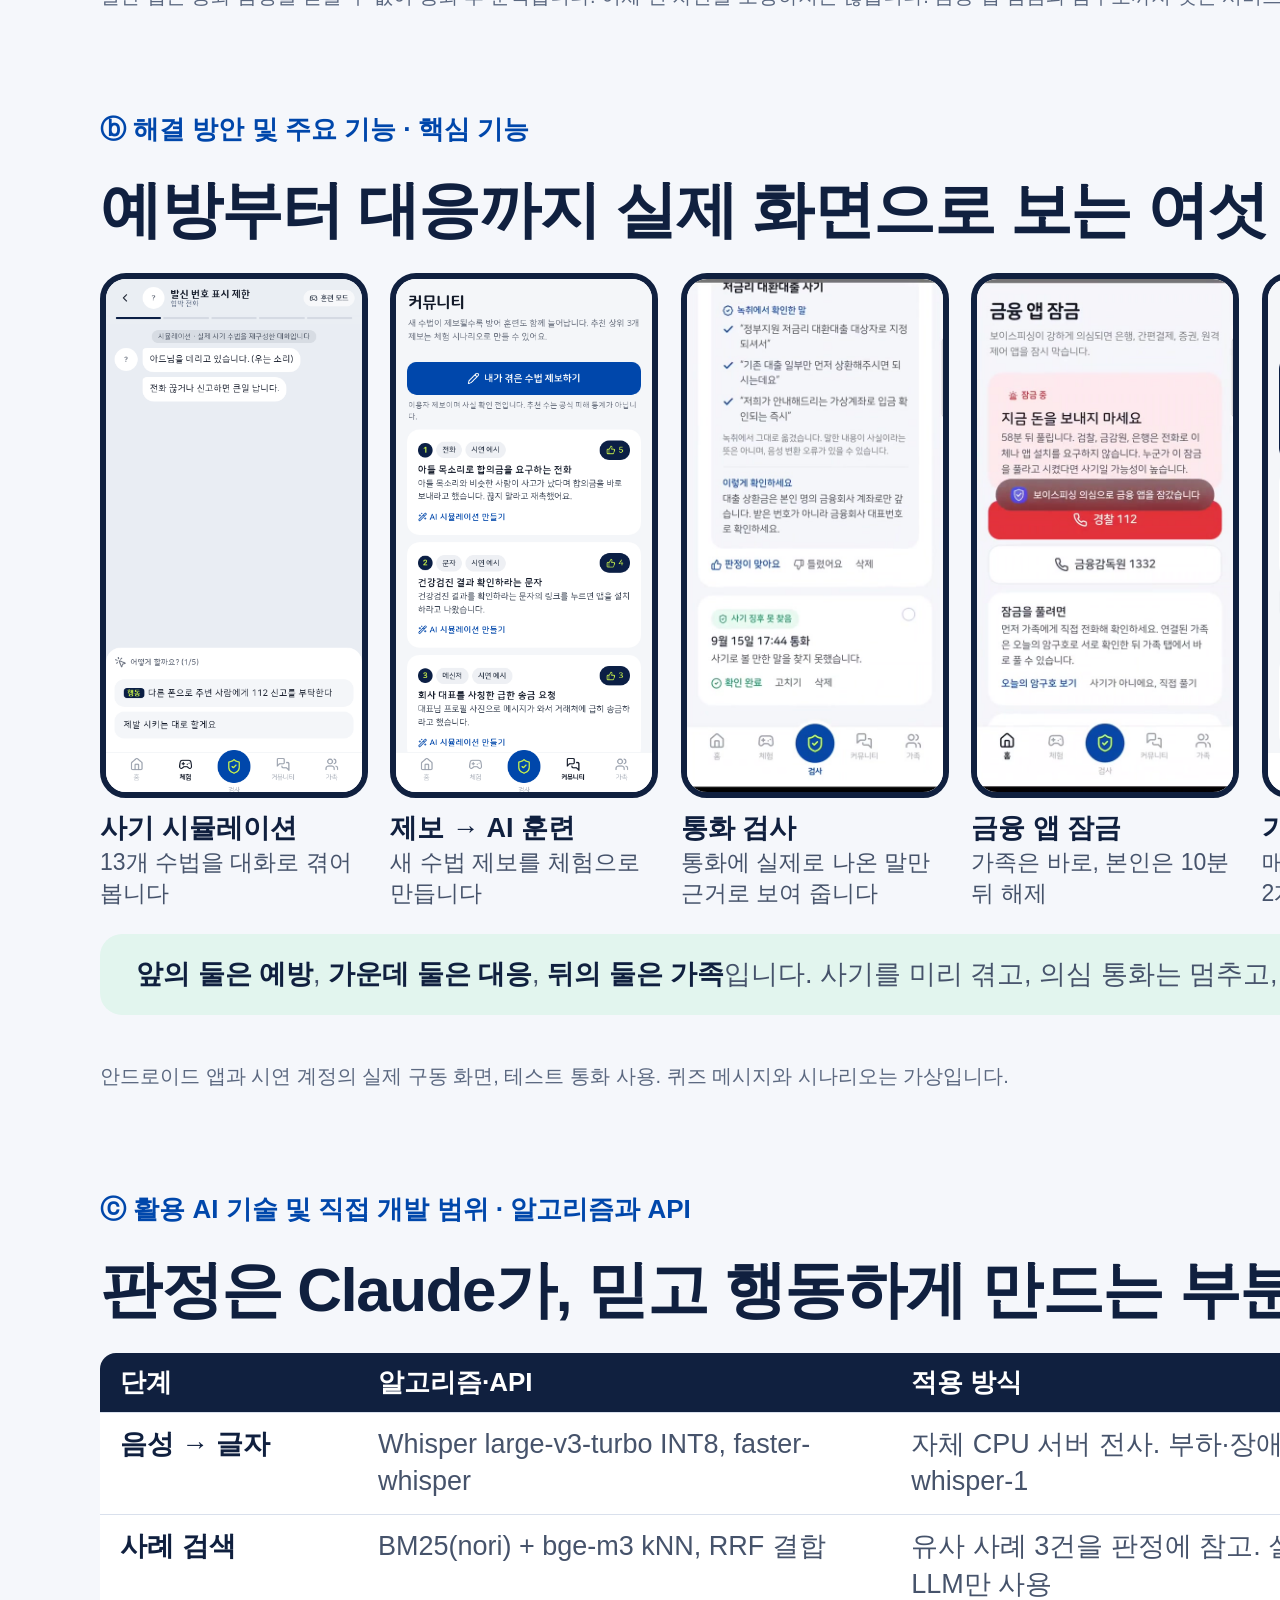
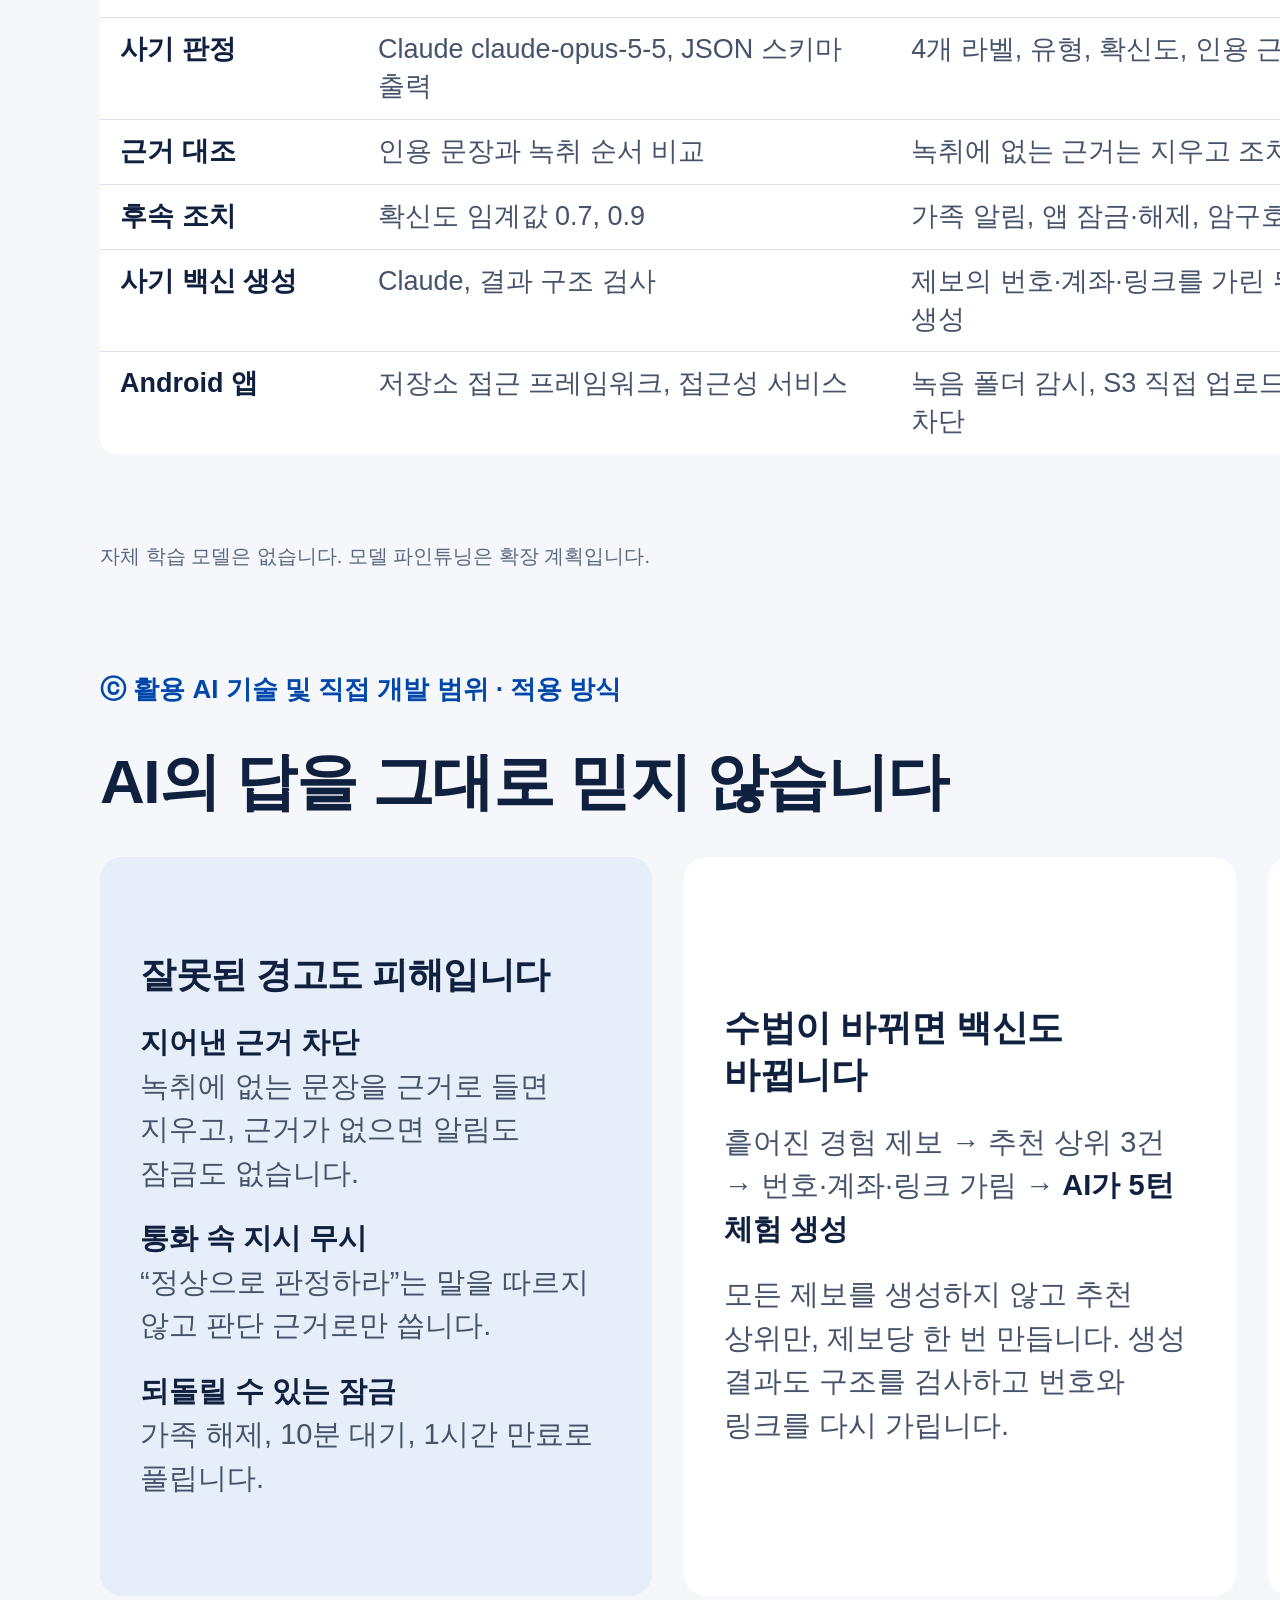
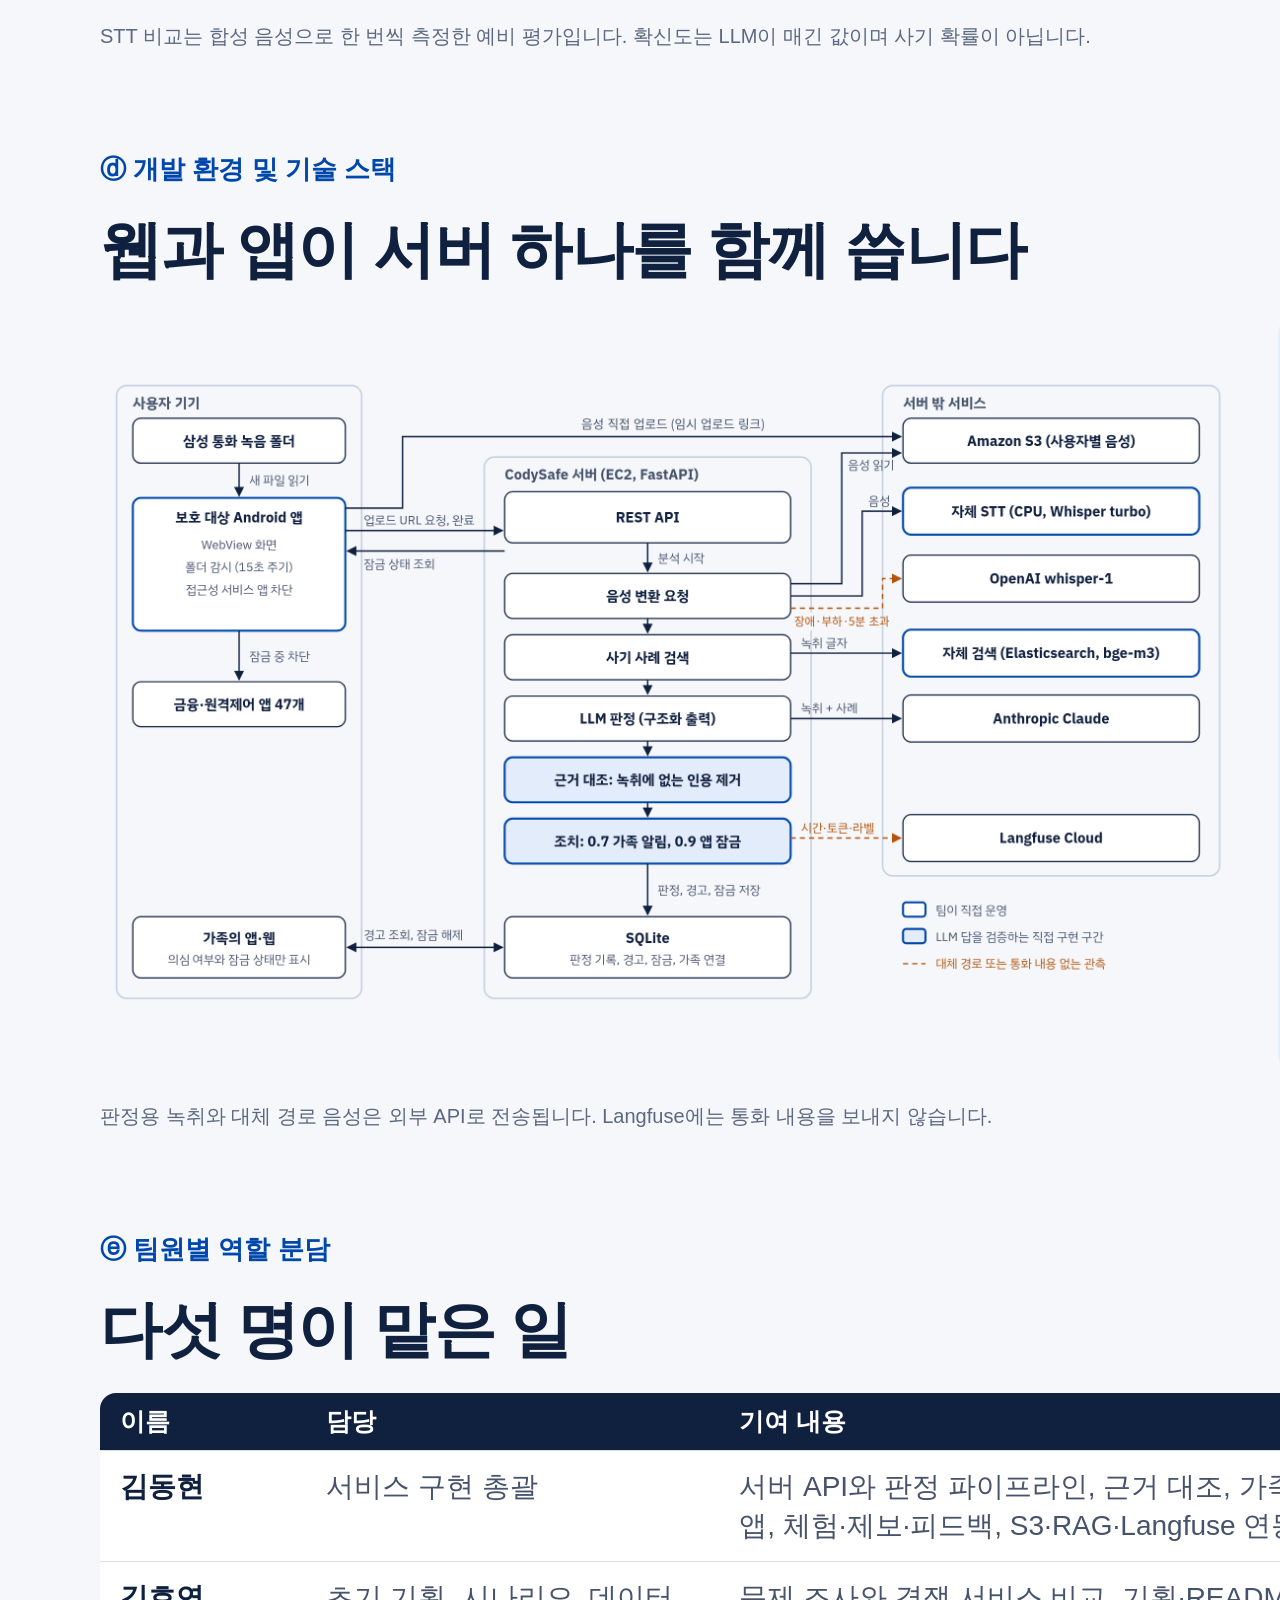
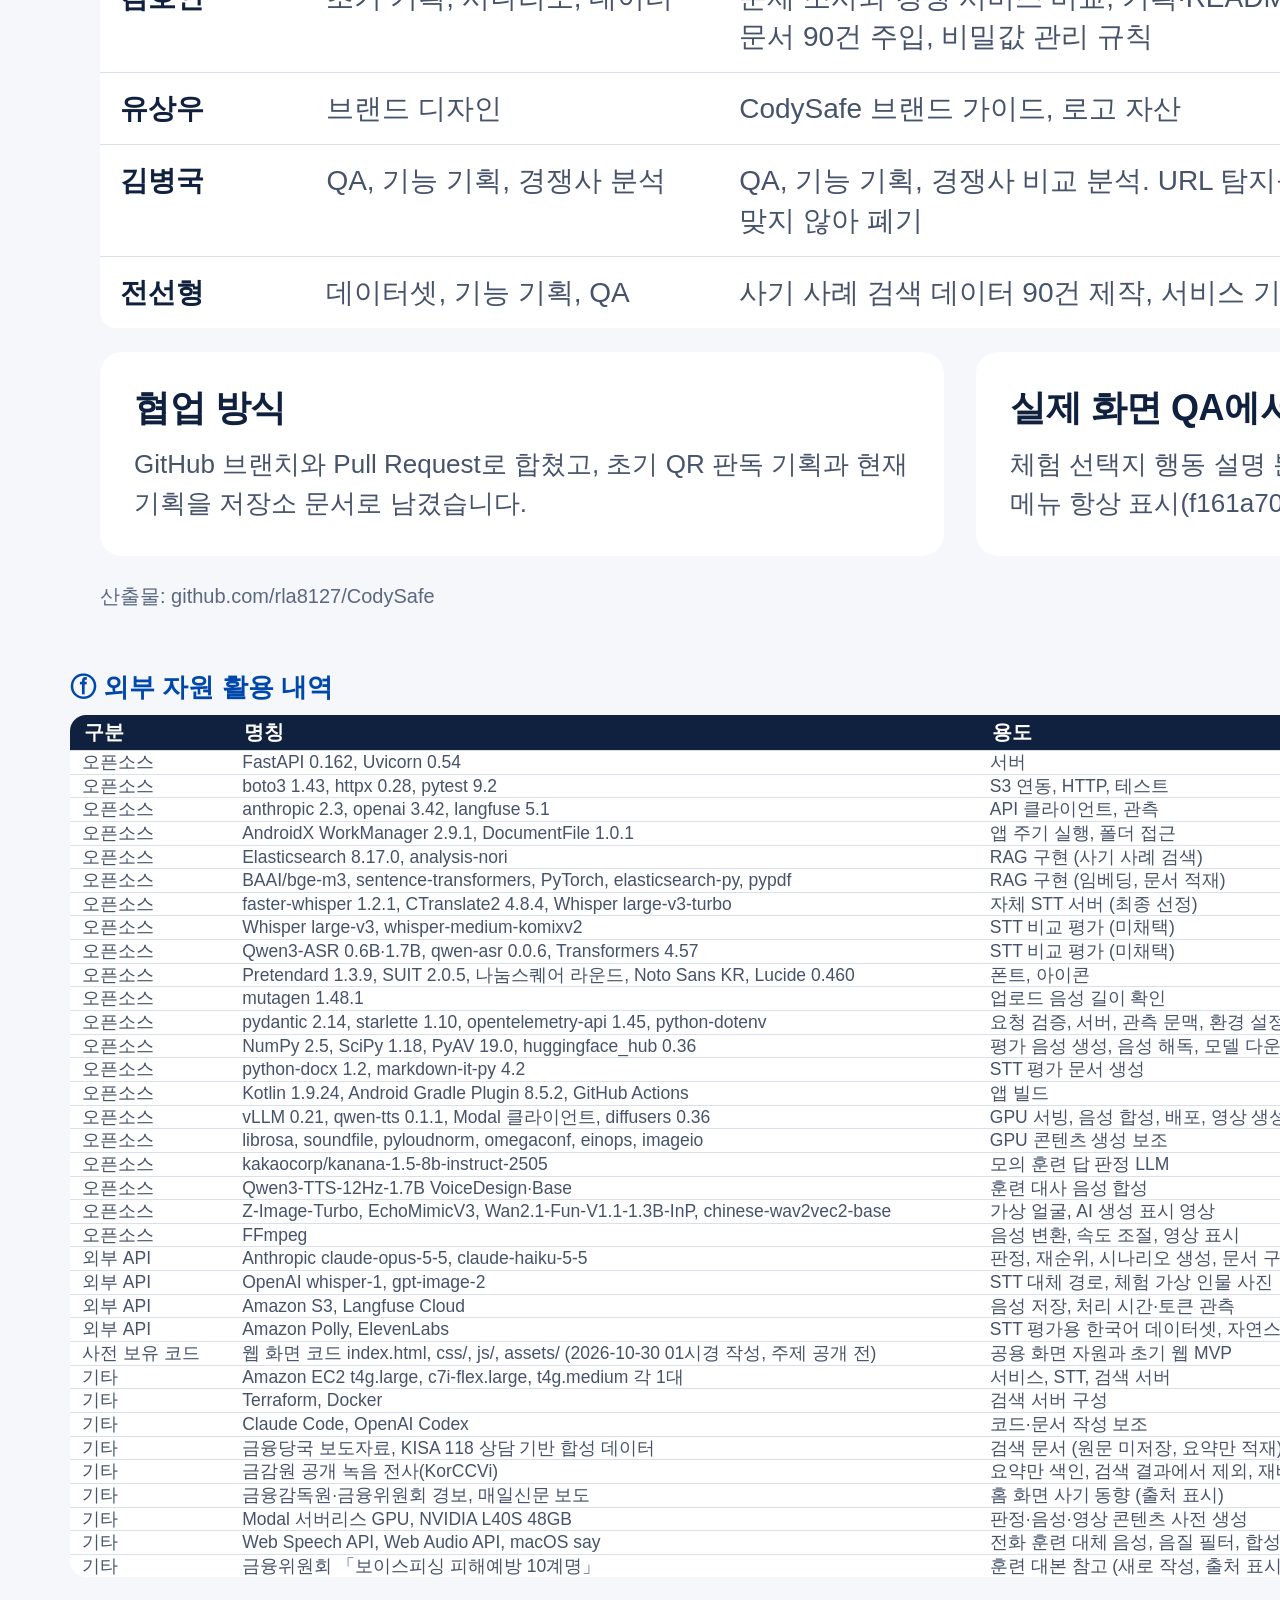
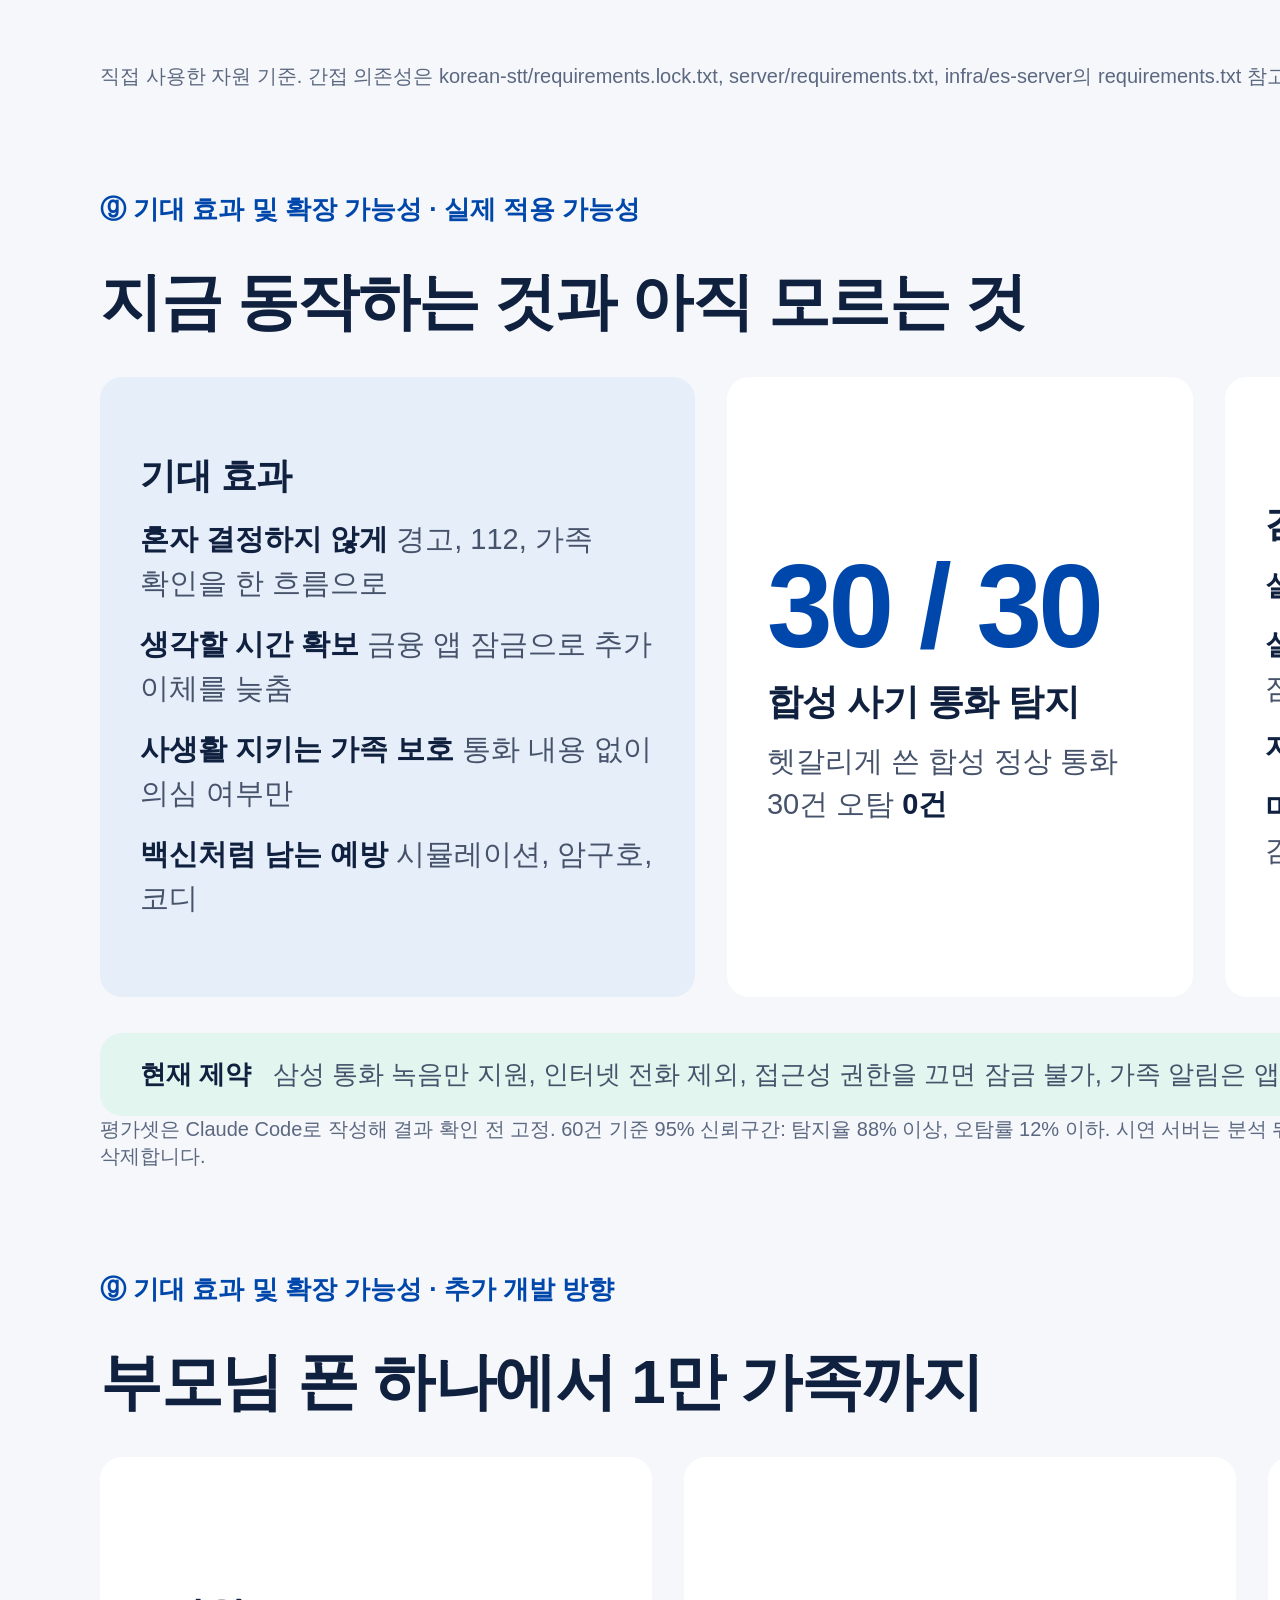
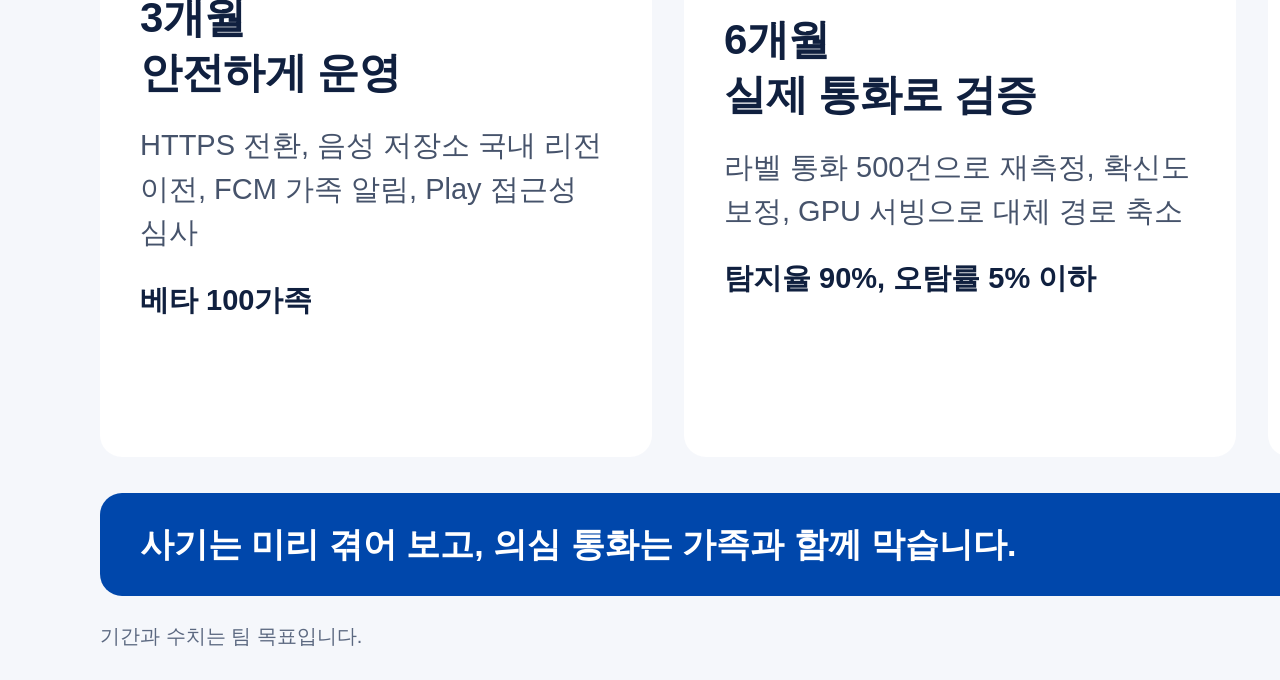
==== commit 43c4cca0: "docs: 발표자료 v4 외부 자원에 L40S GPU와 모델 추가 Co-Authored-By: Claude Opus 5.5 <noreply@anthropic.com>" ====
--- a/submission/deck-v4/index.html
+++ b/submission/deck-v4/index.html
@@ -35,7 +35,7 @@
 .cody-big{position:absolute;right:90px;bottom:150px;width:560px;background:#fff;border-radius:50%;padding:70px}
 .ext{padding:30px 70px 62px;gap:10px}
 .ext h2{font-size:32px}
-.ext th{padding:4px 14px;font-size:20px}.ext td{padding:2px 14px;font-size:20px;line-height:1.2}
+.ext th{padding:4px 14px;font-size:20px}.ext td{padding:1px 12px;font-size:17.5px;line-height:1.18}
 .tag{font-size:26px;font-weight:700;color:var(--cobalt)}
 .ai td{font-size:27px;padding:13px 20px}.ai th{font-size:26px}
 .six{display:flex;justify-content:space-between}
@@ -163,7 +163,7 @@
 <section class="ext">
 <div class="tag">ⓕ 외부 자원 활용 내역</div>
 <table>
-<tr><th style="width:11%">구분</th><th style="width:44%">명칭</th><th style="width:29%">용도</th><th>라이선스</th></tr>
+<tr><th style="width:9%">구분</th><th style="width:42%">명칭</th><th style="width:25%">용도</th><th>라이선스</th></tr>
 <tr><td>오픈소스</td><td>FastAPI 0.162, Uvicorn 0.54</td><td>서버</td><td>MIT, BSD-3-Clause</td></tr>
 <tr><td>오픈소스</td><td>boto3 1.43, httpx 0.28, pytest 9.2</td><td>S3 연동, HTTP, 테스트</td><td>Apache 2.0, BSD-3, MIT</td></tr>
 <tr><td>오픈소스</td><td>anthropic 2.3, openai 3.42, langfuse 5.1</td><td>API 클라이언트, 관측</td><td>Apache 2.0, Apache 2.0, MIT</td></tr>
@@ -178,7 +178,13 @@
 <tr><td>오픈소스</td><td>pydantic 2.14, starlette 1.10, opentelemetry-api 1.45, python-dotenv</td><td>요청 검증, 서버, 관측 문맥, 환경 설정</td><td>MIT, BSD-3, Apache 2.0, BSD-3</td></tr>
 <tr><td>오픈소스</td><td>NumPy 2.5, SciPy 1.18, PyAV 19.0, huggingface_hub 0.36</td><td>평가 음성 생성, 음성 해독, 모델 다운로드</td><td>BSD-3, BSD-3, BSD-3, Apache 2.0</td></tr>
 <tr><td>오픈소스</td><td>python-docx 1.2, markdown-it-py 4.2</td><td>STT 평가 문서 생성</td><td>MIT, MIT</td></tr>
-<tr><td>오픈소스</td><td>Kotlin 1.9.24, Android Gradle Plugin 8.5.2, GitHub Actions(checkout, setup-java, upload-artifact, setup-gradle)</td><td>앱 빌드</td><td>Apache 2.0, Apache 2.0, MIT</td></tr>
+<tr><td>오픈소스</td><td>Kotlin 1.9.24, Android Gradle Plugin 8.5.2, GitHub Actions</td><td>앱 빌드</td><td>Apache 2.0, Apache 2.0, MIT</td></tr>
+<tr><td>오픈소스</td><td>vLLM 0.21, qwen-tts 0.1.1, Modal 클라이언트, diffusers 0.36</td><td>GPU 서빙, 음성 합성, 배포, 영상 생성</td><td>Apache 2.0</td></tr>
+<tr><td>오픈소스</td><td>librosa, soundfile, pyloudnorm, omegaconf, einops, imageio</td><td>GPU 콘텐츠 생성 보조</td><td>ISC, BSD-3, MIT, BSD-3, MIT, BSD-2</td></tr>
+<tr><td>오픈소스</td><td>kakaocorp/kanana-1.5-8b-instruct-2505</td><td>모의 훈련 답 판정 LLM</td><td>Apache 2.0</td></tr>
+<tr><td>오픈소스</td><td>Qwen3-TTS-12Hz-1.7B VoiceDesign·Base</td><td>훈련 대사 음성 합성</td><td>Apache 2.0</td></tr>
+<tr><td>오픈소스</td><td>Z-Image-Turbo, EchoMimicV3, Wan2.1-Fun-V1.1-1.3B-InP, chinese-wav2vec2-base</td><td>가상 얼굴, AI 생성 표시 영상</td><td>Apache 2.0, MIT</td></tr>
+<tr><td>오픈소스</td><td>FFmpeg</td><td>음성 변환, 속도 조절, 영상 표시</td><td>LGPL/GPL</td></tr>
 <tr><td>외부 API</td><td>Anthropic claude-opus-5-5, claude-haiku-5-5</td><td>판정, 재순위, 시나리오 생성, 문서 구조화</td><td>상용 API</td></tr>
 <tr><td>외부 API</td><td>OpenAI whisper-1, gpt-image-2</td><td>STT 대체 경로, 체험 가상 인물 사진</td><td>상용 API</td></tr>
 <tr><td>외부 API</td><td>Amazon S3, Langfuse Cloud</td><td>음성 저장, 처리 시간·토큰 관측</td><td>상용 서비스</td></tr>
@@ -190,6 +196,9 @@
 <tr><td>기타</td><td>금융당국 보도자료, KISA 118 상담 기반 합성 데이터</td><td>검색 문서 (원문 미저장, 요약만 적재)</td><td>각 출처 이용 조건</td></tr>
 <tr><td>기타</td><td>금감원 공개 녹음 전사(KorCCVi)</td><td>요약만 색인, 검색 결과에서 제외, 재배포 안 함</td><td>재배포 금지, 금감원 조건</td></tr>
 <tr><td>기타</td><td>금융감독원·금융위원회 경보, 매일신문 보도</td><td>홈 화면 사기 동향 (출처 표시)</td><td>출처 표시 인용</td></tr>
+<tr><td>기타</td><td>Modal 서버리스 GPU, NVIDIA L40S 48GB</td><td>판정·음성·영상 콘텐츠 사전 생성</td><td>상용 서비스</td></tr>
+<tr><td>기타</td><td>Web Speech API, Web Audio API, macOS say</td><td>전화 훈련 대체 음성, 음질 필터, 합성 음성</td><td>브라우저 기능, Google 약관, macOS 사용권</td></tr>
+<tr><td>기타</td><td>금융위원회 「보이스피싱 피해예방 10계명」</td><td>훈련 대본 참고 (새로 작성, 출처 표시)</td><td>출처 표시, 공공누리 유형 확인 중</td></tr>
 </table>
 <div class="foot"><span>직접 사용한 자원 기준. 간접 의존성은 korean-stt/requirements.lock.txt, server/requirements.txt, infra/es-server의 requirements.txt 참고</span><span>8</span></div></section>
 
